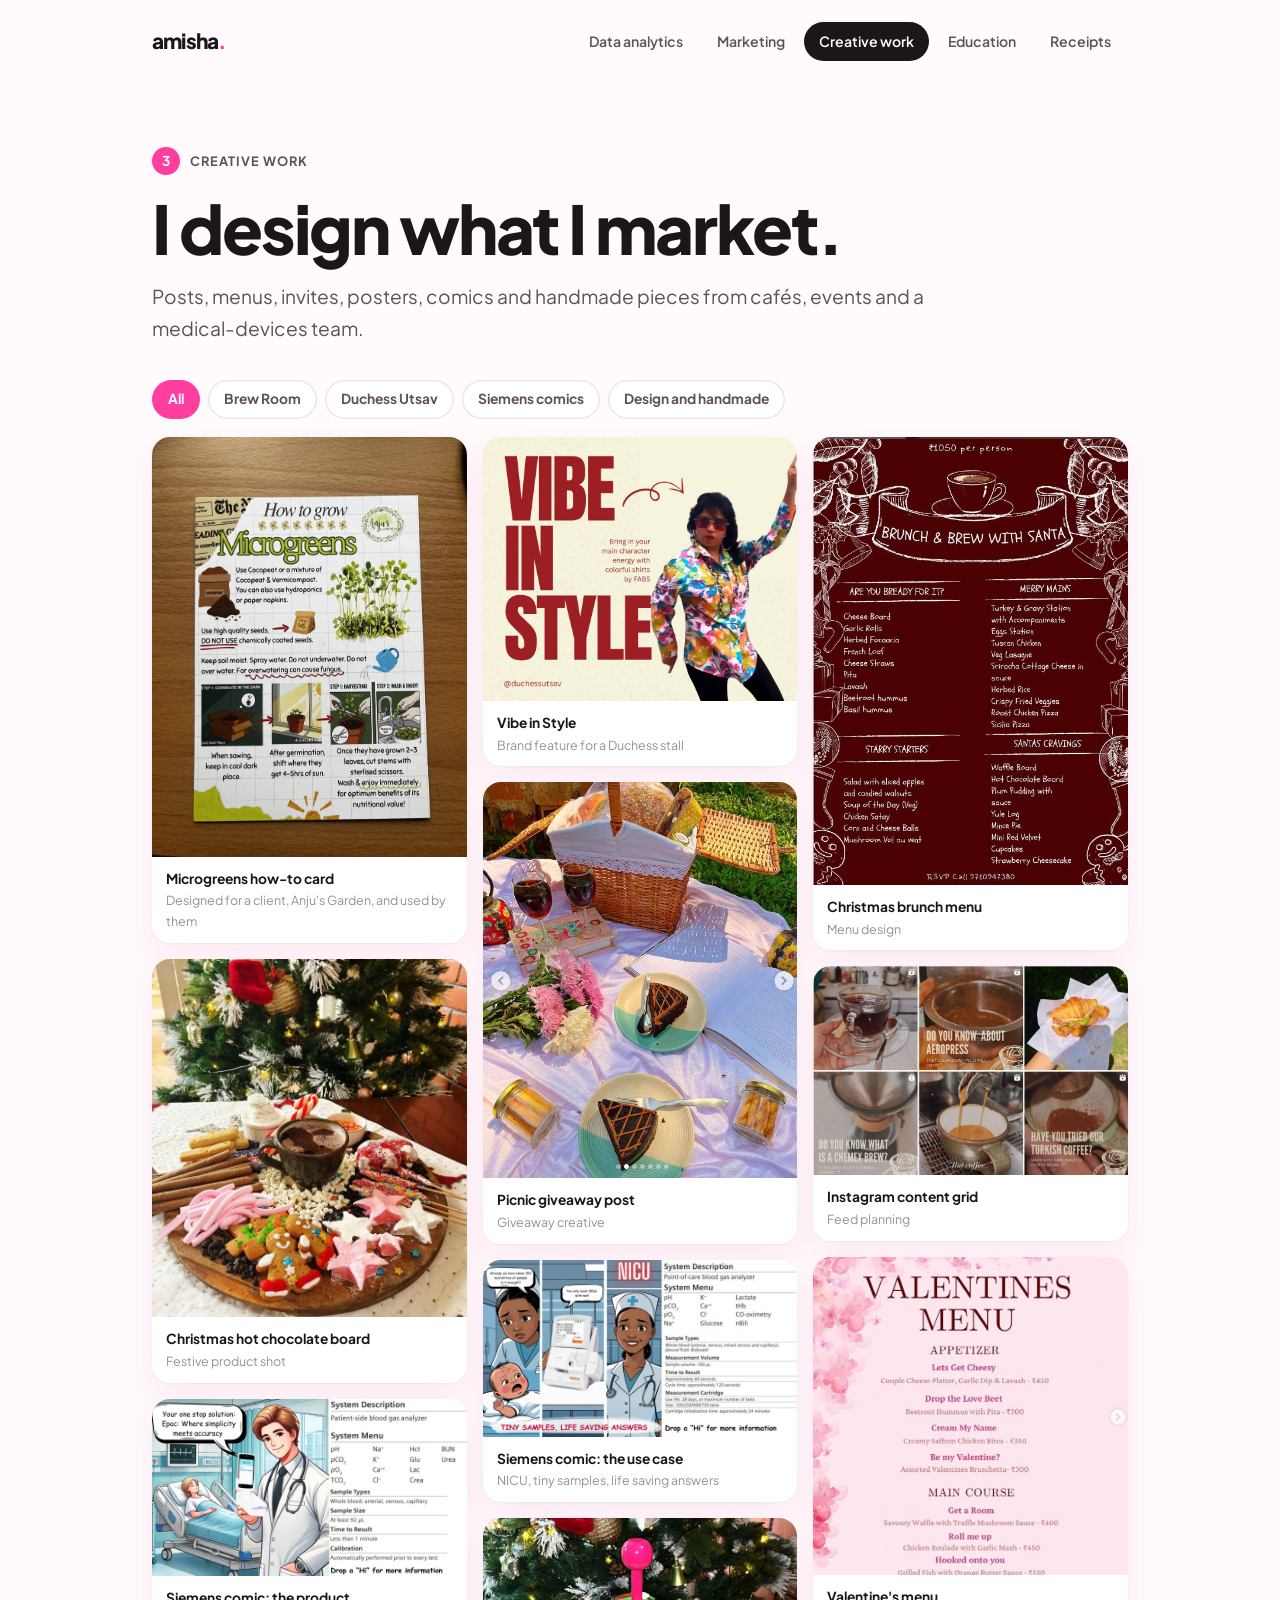
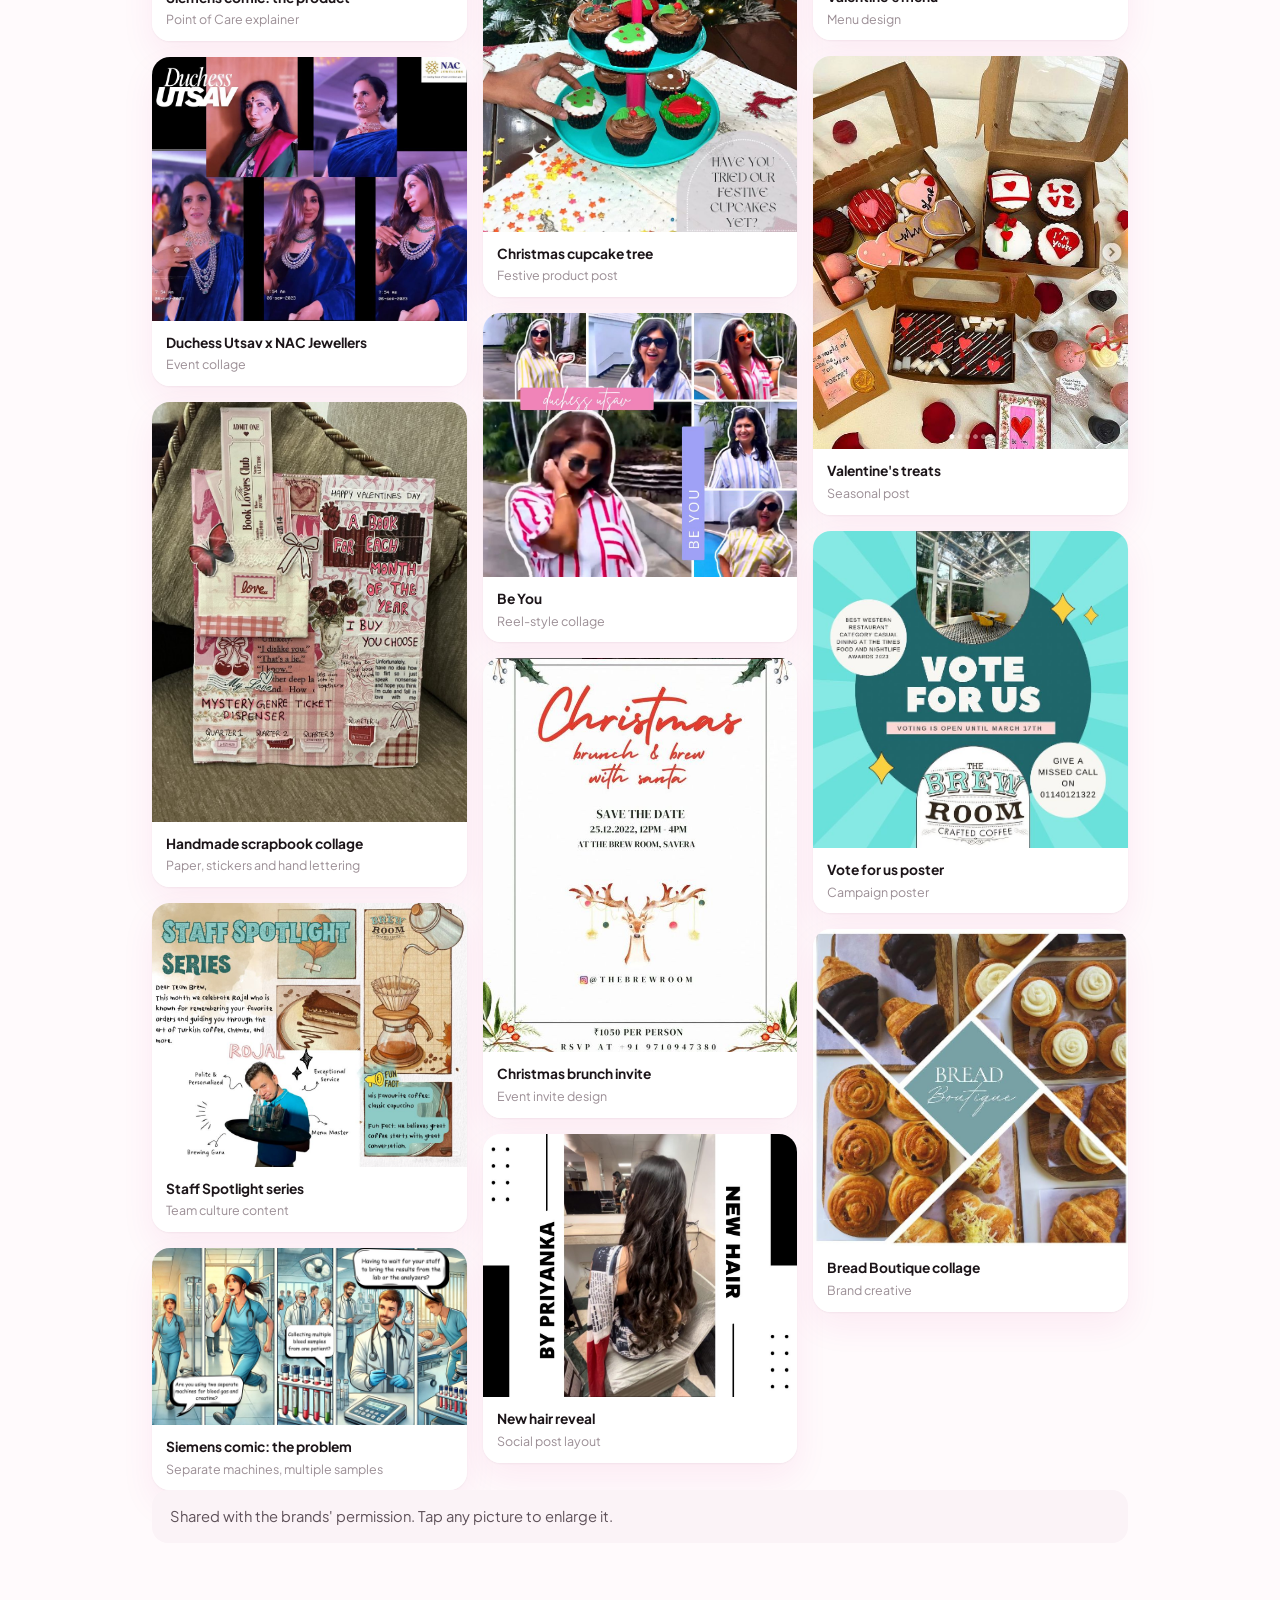
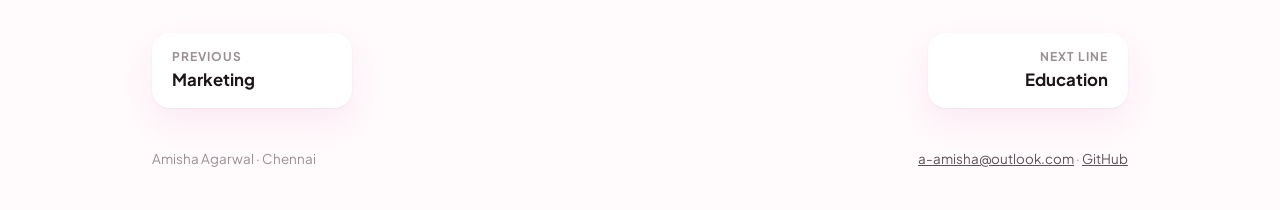
==== docs/creative.html @ 1a36a698 "Portfolio site: clean multi-page redesign with flip-phone landing Co-Authored-By: Claude Sonnet 5.5 " ====
<!doctype html>
<html lang="en"><head><meta charset="utf-8"><meta name="viewport" content="width=device-width,initial-scale=1">
<title>Creative work | Amisha Agarwal</title><meta name="description" content="Creative work by Amisha Agarwal: social posts, menus, comics, posters and scrapbook collages.">
<link rel="preconnect" href="https://fonts.googleapis.com"><link rel="preconnect" href="https://fonts.gstatic.com" crossorigin><link rel="stylesheet" href="https://fonts.googleapis.com/css2?family=Plus+Jakarta+Sans:wght@400;500;600;700;800&display=swap"><link rel="stylesheet" href="style.css"></head><body><div class="wrap"><header class="top"><a class="logo" href="index.html">amisha<span>.</span></a><nav class="pills" aria-label="Sections"><a href="data.html">Data analytics</a><a href="marketing.html">Marketing</a><a href="creative.html" aria-current="page">Creative work</a><a href="education.html">Education</a><a href="receipts.html">Receipts</a></nav></header><section class="pagehead"><p class="eyebrow"><b>3</b>Creative work</p><h1 class="big">I design what I market.</h1><p class="sub">Posts, menus, invites, posters, comics and handmade pieces from cafés, events and a medical-devices team.</p></section><div class="filters rv" id="filters"><button class="f" data-c="all" aria-pressed="true">All</button><button class="f" data-c="brew" aria-pressed="false">Brew Room</button><button class="f" data-c="duchess" aria-pressed="false">Duchess Utsav</button><button class="f" data-c="siemens" aria-pressed="false">Siemens comics</button><button class="f" data-c="design" aria-pressed="false">Design and handmade</button></div><div class="gal" id="gal"><figure class="shot" data-c="design"><img src="img/microgreens.jpg" alt="How to grow microgreens card for Anjus Garden" loading="lazy"><figcaption><b>Microgreens how-to card</b><span>Designed for a client, Anju's Garden, and used by them</span></figcaption></figure><figure class="shot" data-c="brew"><img src="img/hot-chocolate-board.jpg" alt="Christmas hot chocolate board" loading="lazy"><figcaption><b>Christmas hot chocolate board</b><span>Festive product shot</span></figcaption></figure><figure class="shot" data-c="siemens"><img src="img/comic-2-epoc.jpg" alt="Comic: Epoc blood gas analyzer" loading="lazy"><figcaption><b>Siemens comic: the product</b><span>Point of Care explainer</span></figcaption></figure><figure class="shot" data-c="duchess"><img src="img/duchess-nac.jpg" alt="Duchess Utsav collage with NAC Jewellers" loading="lazy"><figcaption><b>Duchess Utsav x NAC Jewellers</b><span>Event collage</span></figcaption></figure><figure class="shot" data-c="design"><img src="img/valentines-scrapbook.jpg" alt="Handmade Valentines scrapbook collage" loading="lazy"><figcaption><b>Handmade scrapbook collage</b><span>Paper, stickers and hand lettering</span></figcaption></figure><figure class="shot" data-c="brew"><img src="img/staff-spotlight.jpg" alt="Brew Room staff spotlight post" loading="lazy"><figcaption><b>Staff Spotlight series</b><span>Team culture content</span></figcaption></figure><figure class="shot" data-c="siemens"><img src="img/comic-1-problem.jpg" alt="Comic: the daily problems of separate blood gas tests" loading="lazy"><figcaption><b>Siemens comic: the problem</b><span>Separate machines, multiple samples</span></figcaption></figure><figure class="shot" data-c="duchess"><img src="img/duchess-vibe.jpg" alt="Duchess Utsav Vibe in Style post" loading="lazy"><figcaption><b>Vibe in Style</b><span>Brand feature for a Duchess stall</span></figcaption></figure><figure class="shot" data-c="brew"><img src="img/giveaway.jpg" alt="Picnic giveaway post" loading="lazy"><figcaption><b>Picnic giveaway post</b><span>Giveaway creative</span></figcaption></figure><figure class="shot" data-c="siemens"><img src="img/comic-3-nicu.jpg" alt="Comic: tiny samples in the NICU" loading="lazy"><figcaption><b>Siemens comic: the use case</b><span>NICU, tiny samples, life saving answers</span></figcaption></figure><figure class="shot" data-c="brew"><img src="img/cupcake-tree.jpg" alt="Christmas cupcake tree" loading="lazy"><figcaption><b>Christmas cupcake tree</b><span>Festive product post</span></figcaption></figure><figure class="shot" data-c="duchess"><img src="img/duchess-beyou.jpg" alt="Duchess Utsav Be You collage" loading="lazy"><figcaption><b>Be You</b><span>Reel-style collage</span></figcaption></figure><figure class="shot" data-c="brew"><img src="img/xmas-invite.jpg" alt="Christmas brunch invite" loading="lazy"><figcaption><b>Christmas brunch invite</b><span>Event invite design</span></figcaption></figure><figure class="shot" data-c="design"><img src="img/priyanka-hair.jpg" alt="New hair reveal social post" loading="lazy"><figcaption><b>New hair reveal</b><span>Social post layout</span></figcaption></figure><figure class="shot" data-c="brew"><img src="img/xmas-menu.jpg" alt="Christmas brunch menu" loading="lazy"><figcaption><b>Christmas brunch menu</b><span>Menu design</span></figcaption></figure><figure class="shot" data-c="brew"><img src="img/insta-grid.jpg" alt="Instagram content grid" loading="lazy"><figcaption><b>Instagram content grid</b><span>Feed planning</span></figcaption></figure><figure class="shot" data-c="brew"><img src="img/valentines-menu.jpg" alt="Valentines menu" loading="lazy"><figcaption><b>Valentine's menu</b><span>Menu design</span></figcaption></figure><figure class="shot" data-c="brew"><img src="img/valentines-treats.jpg" alt="Valentines treats" loading="lazy"><figcaption><b>Valentine's treats</b><span>Seasonal post</span></figcaption></figure><figure class="shot" data-c="brew"><img src="img/vote-poster.jpg" alt="Vote for us poster" loading="lazy"><figcaption><b>Vote for us poster</b><span>Campaign poster</span></figcaption></figure><figure class="shot" data-c="brew"><img src="img/bread-boutique.jpg" alt="Bread Boutique collage" loading="lazy"><figcaption><b>Bread Boutique collage</b><span>Brand creative</span></figcaption></figure></div><p class="note">Shared with the brands' permission. Tap any picture to enlarge it.</p><div class="pager"><a href="marketing.html"><small>Previous</small><b>Marketing</b></a><a class="next" href="education.html"><small>Next line</small><b>Education</b></a></div><footer class="foot"><span>Amisha Agarwal · Chennai</span><span><a href="mailto:a-amisha@outlook.com">a-amisha@outlook.com</a> · <a href="https://github.com/Amizingamy/Data-Analytics-Portfolio">GitHub</a></span></footer><div id="lb" role="dialog" aria-label="Image viewer"><img alt="" src="[data-uri]"><p></p></div><script src="site.js"></script></div></body></html>
---- docs/style.css ----
:root{--bg:#fffafc;--ink:#1c1519;--ink2:#5e5159;--muted:#9b8e95;--line:#f1e2ea;--pink:#ff3e9d;--pink2:#d81b7a;--blush:#ffe8f2;--lilac:#efe9ff;--sky:#e2f2ff;--card:#fff;--grey:#ecdbe3;--code:#fbf3f7;
--font:'Plus Jakarta Sans',system-ui,-apple-system,'Segoe UI',sans-serif;--r:22px;--sh:0 1px 2px rgba(60,20,40,.05),0 14px 34px rgba(216,27,122,.07);color-scheme:light}
*{box-sizing:border-box}
html{scroll-behavior:smooth}
body{margin:0;background:var(--bg);color:var(--ink);font:400 16px/1.65 var(--font);-webkit-font-smoothing:antialiased}
a{color:inherit}
img{max-width:100%}
h1,h2,h3{margin:0;letter-spacing:-.03em;line-height:1.1;text-wrap:balance}
p{margin:0}
.wrap{max-width:1040px;margin:0 auto;padding:0 clamp(16px,4vw,32px)}
/* header */
.top{display:flex;align-items:center;justify-content:space-between;gap:12px 20px;padding:20px 0;flex-wrap:wrap}
.logo{font-weight:800;font-size:1.3rem;text-decoration:none;letter-spacing:-.04em}.logo span{color:var(--pink)}
.pills{display:flex;gap:4px;overflow-x:auto;max-width:100%;padding:2px;scrollbar-width:none}
.pills::-webkit-scrollbar{display:none}
.pills a{white-space:nowrap;text-decoration:none;font-weight:600;font-size:.88rem;padding:8px 15px;border-radius:999px;color:var(--ink2);transition:background .2s,color .2s}
.pills a:hover{background:var(--blush);color:var(--pink2)}
.pills a[aria-current=page]{background:var(--ink);color:#fff}
/* page head */
.pagehead{padding:clamp(28px,6vw,64px) 0 clamp(20px,4vw,36px);display:flex;flex-direction:column;gap:16px}
.eyebrow{display:inline-flex;align-items:center;gap:10px;font-weight:700;font-size:.8rem;letter-spacing:.08em;text-transform:uppercase;color:var(--ink2)}
.eyebrow b{display:grid;place-items:center;width:28px;height:28px;border-radius:50%;background:var(--pink);color:#fff;font-size:.85rem;letter-spacing:0}
h1.big{font-size:clamp(2.3rem,6.4vw,4.2rem);font-weight:800;max-width:16ch}
.sub{font-size:clamp(1.02rem,2.2vw,1.2rem);color:var(--ink2);max-width:56ch}
h2{font-size:clamp(1.5rem,3.6vw,2.1rem);font-weight:800;margin:clamp(40px,7vw,72px) 0 8px}
h3{font-size:1.1rem;font-weight:700;letter-spacing:-.02em}
.lead{color:var(--ink2);max-width:60ch;margin-bottom:20px}
.sec{display:flex;flex-direction:column;gap:18px}
/* cards */
.card{background:var(--card);border-radius:var(--r);padding:clamp(18px,3vw,28px);box-shadow:var(--sh);min-width:0;display:flex;flex-direction:column;gap:12px}
.card .meta{color:var(--muted);font-size:.85rem}
.card ul{margin:0;padding-left:1.1em;color:var(--ink2);display:flex;flex-direction:column;gap:6px;font-size:.95rem}
.grid2{display:grid;grid-template-columns:repeat(auto-fit,minmax(min(100%,320px),1fr));gap:18px}
.chip{display:inline-block;background:var(--blush);color:var(--pink2);font-weight:700;font-size:.78rem;padding:4px 12px;border-radius:999px}
.chips{display:flex;flex-wrap:wrap;gap:8px}
.chips .chip:nth-child(3n){background:var(--lilac);color:#5b3fd0}.chips .chip:nth-child(3n+1){background:var(--sky);color:#16609e}
.note{background:var(--code);border-radius:16px;padding:14px 18px;color:var(--ink2);font-size:.92rem}.note b{color:var(--ink)}
.note a{color:var(--pink2);font-weight:600}
.row{display:flex;flex-wrap:wrap;gap:10px}
.btn{display:inline-flex;align-items:center;gap:8px;text-decoration:none;background:var(--ink);color:#fff;font-weight:700;font-size:.9rem;padding:11px 20px;border-radius:999px;border:0;cursor:pointer;font-family:inherit;transition:transform .2s,background .2s}
.btn:hover{background:var(--pink2);transform:translateY(-2px)}
.btn.ghost{background:#fff;color:var(--ink);box-shadow:inset 0 0 0 1.5px var(--ink)}.btn.ghost:hover{background:var(--blush);color:var(--pink2)}
:focus-visible{outline:3px solid var(--pink);outline-offset:3px;border-radius:8px}
/* stats */
.stats{display:grid;grid-template-columns:repeat(auto-fit,minmax(150px,1fr));gap:14px}
.stat{background:var(--card);border-radius:18px;padding:16px 18px;box-shadow:var(--sh)}
.stat b{display:block;font-size:clamp(1.5rem,3vw,2rem);font-weight:800;letter-spacing:-.03em;color:var(--pink2);line-height:1.1}.stat span{font-size:.85rem;color:var(--ink2)}
/* charts */
.chart p.t{font-weight:700}.chart p.s{color:var(--ink2);font-size:.9rem}
svg{width:100%;height:auto;display:block}svg text{fill:var(--ink2);font-family:var(--font);font-size:12px}svg .v{fill:var(--ink);font-weight:700}svg .ax{stroke:var(--line)}
/* tabs + code */
.tabs{display:flex;flex-wrap:wrap;gap:8px}
.tabs button{font:inherit;font-size:.88rem;font-weight:700;color:var(--ink2);background:#fff;border:0;border-radius:999px;padding:8px 16px;cursor:pointer;box-shadow:inset 0 0 0 1.5px var(--line)}
.tabs button[aria-selected=true]{background:var(--ink);color:#fff;box-shadow:none}
.q{display:flex;flex-direction:column;gap:14px}
pre{margin:0;background:var(--code);border-radius:16px;padding:16px 18px;overflow-x:auto;font-size:.82rem;line-height:1.6}
.tw{overflow-x:auto;border-radius:16px;background:#fff;box-shadow:inset 0 0 0 1.5px var(--line)}
table{border-collapse:collapse;width:100%;font-size:.9rem;font-variant-numeric:tabular-nums}
th,td{text-align:left;padding:10px 16px;border-bottom:1px solid var(--line);white-space:nowrap}th{color:var(--muted);font-size:.72rem;letter-spacing:.07em;text-transform:uppercase}tr:last-child td{border-bottom:0}
/* roles */
.role{display:grid;grid-template-columns:minmax(0,.8fr) minmax(0,1.6fr);gap:12px 32px;background:var(--card);border-radius:var(--r);padding:clamp(18px,3vw,30px);box-shadow:var(--sh);transition:transform .25s}
.role:hover{transform:translateY(-3px)}
@media(max-width:720px){.role{grid-template-columns:1fr}}
.role h3{font-size:1.3rem}.role .meta{color:var(--muted);font-size:.85rem;margin-top:4px}
.bigs{display:flex;flex-wrap:wrap;gap:8px 26px;margin-bottom:10px}.bigs div b{display:block;font-size:1.6rem;font-weight:800;color:var(--pink2);letter-spacing:-.03em;line-height:1.1}.bigs div span{font-size:.8rem;color:var(--ink2)}
.role ul{margin:0;padding-left:1.1em;color:var(--ink2);display:flex;flex-direction:column;gap:6px;font-size:.95rem}
.cols{display:flex;flex-direction:column;gap:16px}
/* galleries */
.gal{columns:3 230px;column-gap:16px}
.shot{break-inside:avoid;margin:0 0 16px;border-radius:18px;overflow:hidden;background:#fff;box-shadow:var(--sh)}
.shot img{display:block;width:100%;height:auto;cursor:zoom-in;transition:transform .35s}.shot:hover img{transform:scale(1.03)}
.shot{overflow:hidden}
.shot figcaption{padding:11px 14px;font-size:.86rem;display:flex;flex-direction:column;background:#fff;position:relative}.shot figcaption span{color:var(--muted);font-size:.78rem}
.shot[hidden]{display:none}
.filters{display:flex;flex-wrap:wrap;gap:8px;margin-bottom:18px}
.f{font:inherit;font-size:.86rem;font-weight:700;background:#fff;color:var(--ink2);border:0;border-radius:999px;padding:8px 16px;cursor:pointer;box-shadow:inset 0 0 0 1.5px var(--line)}.f[aria-pressed=true]{background:var(--pink);color:#fff;box-shadow:none}
.proof{margin:0;display:flex;flex-direction:column;gap:12px;background:#fff;border-radius:var(--r);padding:12px 12px 18px;box-shadow:var(--sh)}
.proof img{width:100%;height:auto;border-radius:14px;cursor:zoom-in;display:block}.proof p{padding:0 8px;font-size:.92rem;color:var(--ink2)}.proof p b{color:var(--ink)}
.proofs{columns:3 260px;column-gap:18px}.proofs .proof{break-inside:avoid;margin:0 0 18px}.proofs .wide{column-span:all}
.quote{font-size:1.05rem;color:var(--ink)}.quote+.meta{margin-top:-4px}
/* skills */
.skills{display:flex;flex-wrap:wrap;gap:8px;list-style:none;margin:0;padding:0}.skills li{background:#fff;box-shadow:inset 0 0 0 1.5px var(--line);border-radius:999px;padding:6px 14px;font-size:.88rem;font-weight:600;color:var(--ink2)}
.cert{display:flex;flex-direction:column;gap:2px;font-size:.93rem}.cert a{font-weight:600;color:var(--ink)}.cert a:hover{color:var(--pink2)}.cert span{color:var(--muted);font-size:.8rem}
/* pager */
.pager{display:flex;justify-content:space-between;gap:12px;flex-wrap:wrap;margin:clamp(48px,8vw,90px) 0 20px}
.pager a{display:flex;flex-direction:column;text-decoration:none;background:#fff;border-radius:18px;padding:14px 20px;box-shadow:var(--sh);min-width:200px;transition:transform .2s}.pager a:hover{transform:translateY(-3px)}
.pager small{color:var(--muted);font-size:.75rem;font-weight:700;letter-spacing:.08em;text-transform:uppercase}.pager b{font-size:1.05rem}
.pager a.next{text-align:right;margin-left:auto}
footer.foot{padding:20px 0 40px;color:var(--muted);font-size:.84rem;display:flex;justify-content:space-between;gap:10px;flex-wrap:wrap}footer.foot a{color:var(--ink2)}
/* lightbox */
#lb{position:fixed;inset:0;background:rgba(28,21,25,.9);display:none;align-items:center;justify-content:center;flex-direction:column;gap:12px;z-index:50;padding:18px;cursor:zoom-out}
#lb.open{display:flex}#lb img{max-width:100%;max-height:82vh;border-radius:12px;background:#fff}#lb p{color:#fff;font-size:.9rem;text-align:center}
/* reveal */
.js .rv{opacity:0;transform:translateY(16px);transition:opacity .6s ease,transform .6s ease}.js .rv.in{opacity:1;transform:none}
@media(prefers-reduced-motion:reduce){html{scroll-behavior:auto}.js .rv{opacity:1;transform:none;transition:none}*{animation:none!important}}
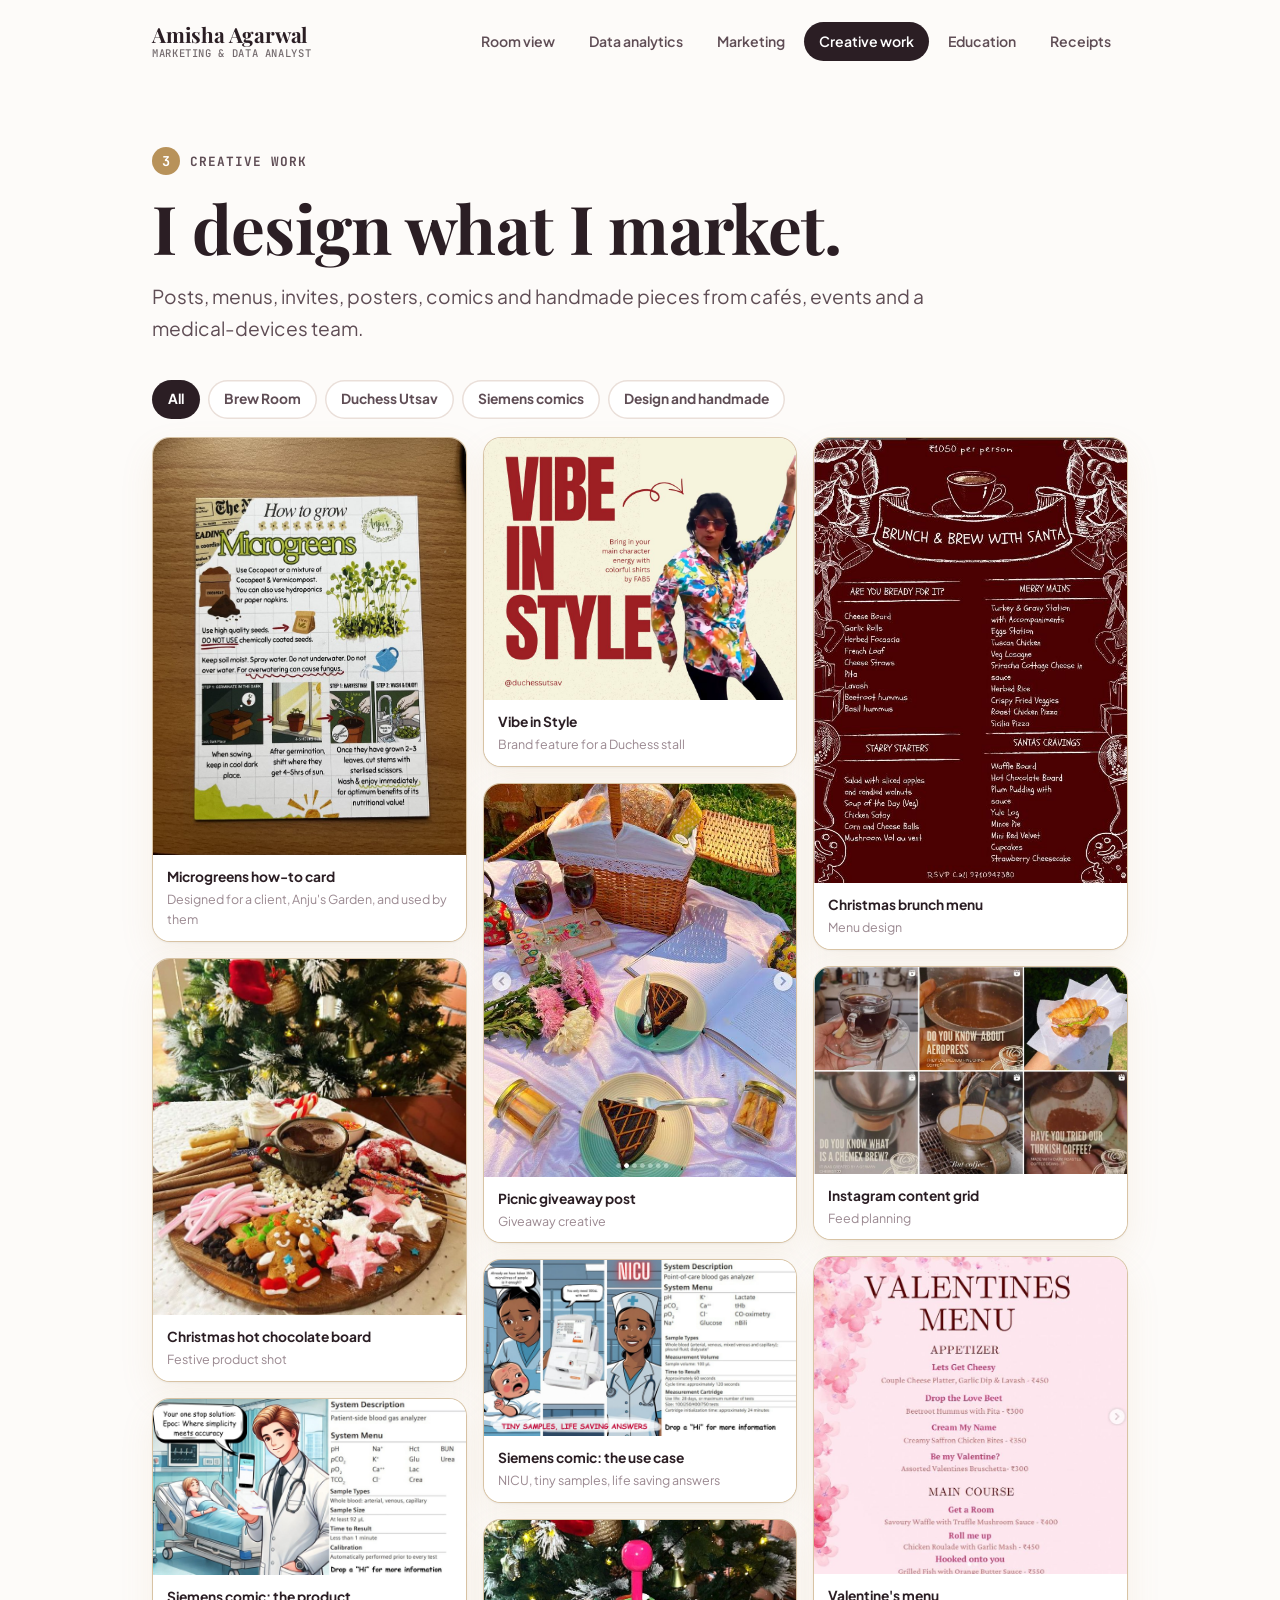
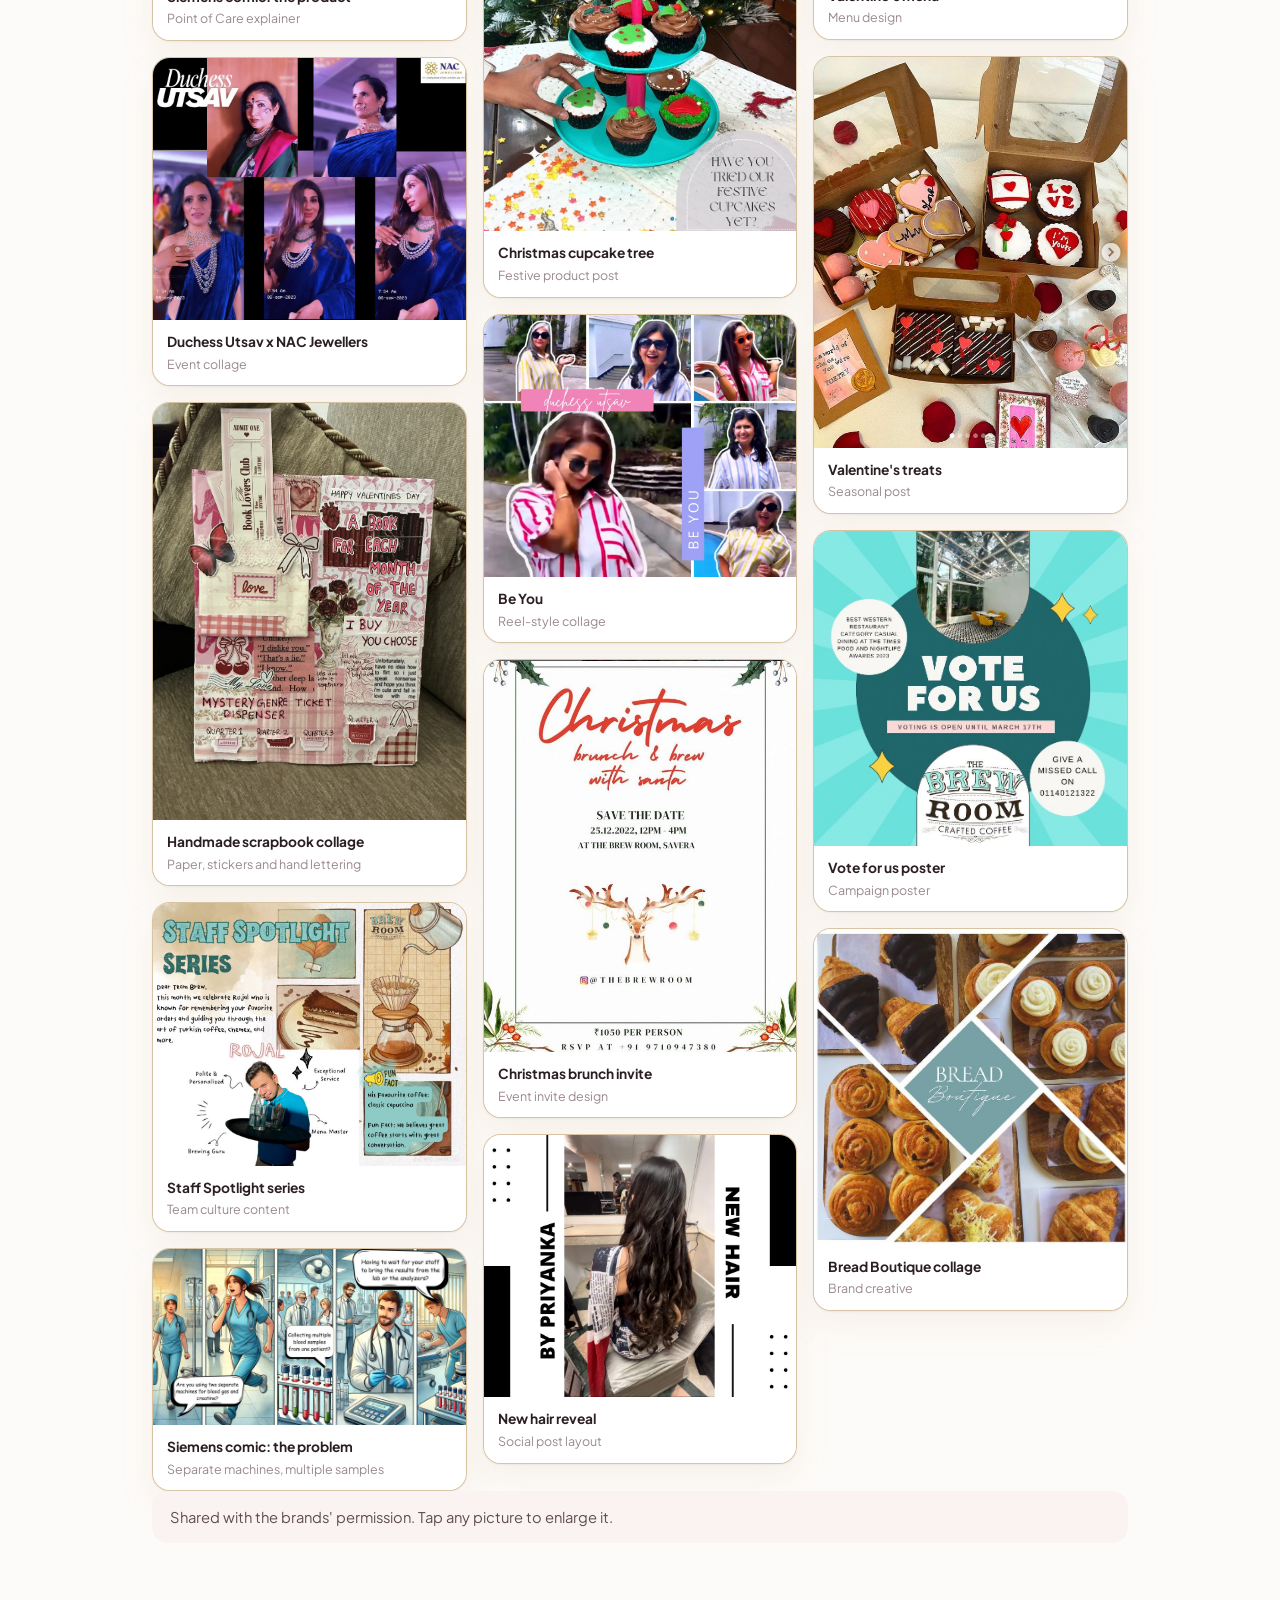
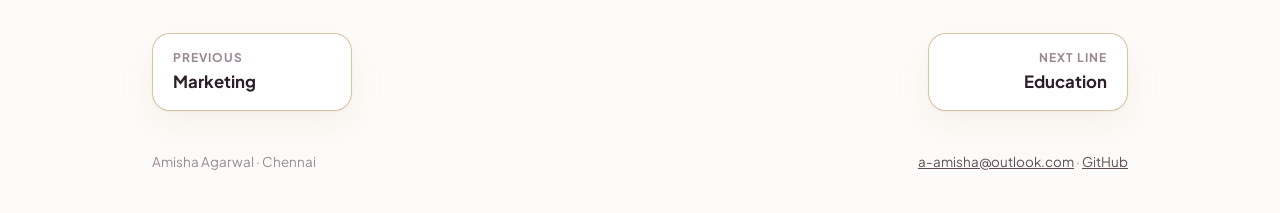
==== commit e9653eb1: "Victorian marketing studio room: interactive SVG landing, list view toggle, re-skinned pages Co-Auth" ====
--- a/docs/creative.html
+++ b/docs/creative.html
@@ -1,4 +1,4 @@
 <!doctype html>
 <html lang="en"><head><meta charset="utf-8"><meta name="viewport" content="width=device-width,initial-scale=1">
 <title>Creative work | Amisha Agarwal</title><meta name="description" content="Creative work by Amisha Agarwal: social posts, menus, comics, posters and scrapbook collages.">
-<link rel="preconnect" href="https://fonts.googleapis.com"><link rel="preconnect" href="https://fonts.gstatic.com" crossorigin><link rel="stylesheet" href="https://fonts.googleapis.com/css2?family=Plus+Jakarta+Sans:wght@400;500;600;700;800&display=swap"><link rel="stylesheet" href="style.css"></head><body><div class="wrap"><header class="top"><a class="logo" href="index.html">amisha<span>.</span></a><nav class="pills" aria-label="Sections"><a href="data.html">Data analytics</a><a href="marketing.html">Marketing</a><a href="creative.html" aria-current="page">Creative work</a><a href="education.html">Education</a><a href="receipts.html">Receipts</a></nav></header><section class="pagehead"><p class="eyebrow"><b>3</b>Creative work</p><h1 class="big">I design what I market.</h1><p class="sub">Posts, menus, invites, posters, comics and handmade pieces from cafés, events and a medical-devices team.</p></section><div class="filters rv" id="filters"><button class="f" data-c="all" aria-pressed="true">All</button><button class="f" data-c="brew" aria-pressed="false">Brew Room</button><button class="f" data-c="duchess" aria-pressed="false">Duchess Utsav</button><button class="f" data-c="siemens" aria-pressed="false">Siemens comics</button><button class="f" data-c="design" aria-pressed="false">Design and handmade</button></div><div class="gal" id="gal"><figure class="shot" data-c="design"><img src="img/microgreens.jpg" alt="How to grow microgreens card for Anjus Garden" loading="lazy"><figcaption><b>Microgreens how-to card</b><span>Designed for a client, Anju's Garden, and used by them</span></figcaption></figure><figure class="shot" data-c="brew"><img src="img/hot-chocolate-board.jpg" alt="Christmas hot chocolate board" loading="lazy"><figcaption><b>Christmas hot chocolate board</b><span>Festive product shot</span></figcaption></figure><figure class="shot" data-c="siemens"><img src="img/comic-2-epoc.jpg" alt="Comic: Epoc blood gas analyzer" loading="lazy"><figcaption><b>Siemens comic: the product</b><span>Point of Care explainer</span></figcaption></figure><figure class="shot" data-c="duchess"><img src="img/duchess-nac.jpg" alt="Duchess Utsav collage with NAC Jewellers" loading="lazy"><figcaption><b>Duchess Utsav x NAC Jewellers</b><span>Event collage</span></figcaption></figure><figure class="shot" data-c="design"><img src="img/valentines-scrapbook.jpg" alt="Handmade Valentines scrapbook collage" loading="lazy"><figcaption><b>Handmade scrapbook collage</b><span>Paper, stickers and hand lettering</span></figcaption></figure><figure class="shot" data-c="brew"><img src="img/staff-spotlight.jpg" alt="Brew Room staff spotlight post" loading="lazy"><figcaption><b>Staff Spotlight series</b><span>Team culture content</span></figcaption></figure><figure class="shot" data-c="siemens"><img src="img/comic-1-problem.jpg" alt="Comic: the daily problems of separate blood gas tests" loading="lazy"><figcaption><b>Siemens comic: the problem</b><span>Separate machines, multiple samples</span></figcaption></figure><figure class="shot" data-c="duchess"><img src="img/duchess-vibe.jpg" alt="Duchess Utsav Vibe in Style post" loading="lazy"><figcaption><b>Vibe in Style</b><span>Brand feature for a Duchess stall</span></figcaption></figure><figure class="shot" data-c="brew"><img src="img/giveaway.jpg" alt="Picnic giveaway post" loading="lazy"><figcaption><b>Picnic giveaway post</b><span>Giveaway creative</span></figcaption></figure><figure class="shot" data-c="siemens"><img src="img/comic-3-nicu.jpg" alt="Comic: tiny samples in the NICU" loading="lazy"><figcaption><b>Siemens comic: the use case</b><span>NICU, tiny samples, life saving answers</span></figcaption></figure><figure class="shot" data-c="brew"><img src="img/cupcake-tree.jpg" alt="Christmas cupcake tree" loading="lazy"><figcaption><b>Christmas cupcake tree</b><span>Festive product post</span></figcaption></figure><figure class="shot" data-c="duchess"><img src="img/duchess-beyou.jpg" alt="Duchess Utsav Be You collage" loading="lazy"><figcaption><b>Be You</b><span>Reel-style collage</span></figcaption></figure><figure class="shot" data-c="brew"><img src="img/xmas-invite.jpg" alt="Christmas brunch invite" loading="lazy"><figcaption><b>Christmas brunch invite</b><span>Event invite design</span></figcaption></figure><figure class="shot" data-c="design"><img src="img/priyanka-hair.jpg" alt="New hair reveal social post" loading="lazy"><figcaption><b>New hair reveal</b><span>Social post layout</span></figcaption></figure><figure class="shot" data-c="brew"><img src="img/xmas-menu.jpg" alt="Christmas brunch menu" loading="lazy"><figcaption><b>Christmas brunch menu</b><span>Menu design</span></figcaption></figure><figure class="shot" data-c="brew"><img src="img/insta-grid.jpg" alt="Instagram content grid" loading="lazy"><figcaption><b>Instagram content grid</b><span>Feed planning</span></figcaption></figure><figure class="shot" data-c="brew"><img src="img/valentines-menu.jpg" alt="Valentines menu" loading="lazy"><figcaption><b>Valentine's menu</b><span>Menu design</span></figcaption></figure><figure class="shot" data-c="brew"><img src="img/valentines-treats.jpg" alt="Valentines treats" loading="lazy"><figcaption><b>Valentine's treats</b><span>Seasonal post</span></figcaption></figure><figure class="shot" data-c="brew"><img src="img/vote-poster.jpg" alt="Vote for us poster" loading="lazy"><figcaption><b>Vote for us poster</b><span>Campaign poster</span></figcaption></figure><figure class="shot" data-c="brew"><img src="img/bread-boutique.jpg" alt="Bread Boutique collage" loading="lazy"><figcaption><b>Bread Boutique collage</b><span>Brand creative</span></figcaption></figure></div><p class="note">Shared with the brands' permission. Tap any picture to enlarge it.</p><div class="pager"><a href="marketing.html"><small>Previous</small><b>Marketing</b></a><a class="next" href="education.html"><small>Next line</small><b>Education</b></a></div><footer class="foot"><span>Amisha Agarwal · Chennai</span><span><a href="mailto:a-amisha@outlook.com">a-amisha@outlook.com</a> · <a href="https://github.com/Amizingamy/Data-Analytics-Portfolio">GitHub</a></span></footer><div id="lb" role="dialog" aria-label="Image viewer"><img alt="" src="[data-uri]"><p></p></div><script src="site.js"></script></div></body></html>+<link rel="preconnect" href="https://fonts.googleapis.com"><link rel="preconnect" href="https://fonts.gstatic.com" crossorigin><link rel="stylesheet" href="https://fonts.googleapis.com/css2?family=Playfair+Display:ital,wght@0,500;0,700;1,500&family=Plus+Jakarta+Sans:wght@400;500;600;700;800&family=JetBrains+Mono:wght@500;700&display=swap"><link rel="stylesheet" href="style.css"></head><body><div class="wrap"><header class="top"><a class="logo" href="index.html">Amisha Agarwal<span>Marketing &amp; Data Analyst</span></a><nav class="pills" aria-label="Sections"><a href="index.html">Room view</a><a href="data.html">Data analytics</a><a href="marketing.html">Marketing</a><a href="creative.html" aria-current="page">Creative work</a><a href="education.html">Education</a><a href="receipts.html">Receipts</a></nav></header><section class="pagehead"><p class="eyebrow"><b>3</b>Creative work</p><h1 class="big">I design what I market.</h1><p class="sub">Posts, menus, invites, posters, comics and handmade pieces from cafés, events and a medical-devices team.</p></section><div class="filters rv" id="filters"><button class="f" data-c="all" aria-pressed="true">All</button><button class="f" data-c="brew" aria-pressed="false">Brew Room</button><button class="f" data-c="duchess" aria-pressed="false">Duchess Utsav</button><button class="f" data-c="siemens" aria-pressed="false">Siemens comics</button><button class="f" data-c="design" aria-pressed="false">Design and handmade</button></div><div class="gal" id="gal"><figure class="shot" data-c="design"><img src="img/microgreens.jpg" alt="How to grow microgreens card for Anjus Garden" loading="lazy"><figcaption><b>Microgreens how-to card</b><span>Designed for a client, Anju's Garden, and used by them</span></figcaption></figure><figure class="shot" data-c="brew"><img src="img/hot-chocolate-board.jpg" alt="Christmas hot chocolate board" loading="lazy"><figcaption><b>Christmas hot chocolate board</b><span>Festive product shot</span></figcaption></figure><figure class="shot" data-c="siemens"><img src="img/comic-2-epoc.jpg" alt="Comic: Epoc blood gas analyzer" loading="lazy"><figcaption><b>Siemens comic: the product</b><span>Point of Care explainer</span></figcaption></figure><figure class="shot" data-c="duchess"><img src="img/duchess-nac.jpg" alt="Duchess Utsav collage with NAC Jewellers" loading="lazy"><figcaption><b>Duchess Utsav x NAC Jewellers</b><span>Event collage</span></figcaption></figure><figure class="shot" data-c="design"><img src="img/valentines-scrapbook.jpg" alt="Handmade Valentines scrapbook collage" loading="lazy"><figcaption><b>Handmade scrapbook collage</b><span>Paper, stickers and hand lettering</span></figcaption></figure><figure class="shot" data-c="brew"><img src="img/staff-spotlight.jpg" alt="Brew Room staff spotlight post" loading="lazy"><figcaption><b>Staff Spotlight series</b><span>Team culture content</span></figcaption></figure><figure class="shot" data-c="siemens"><img src="img/comic-1-problem.jpg" alt="Comic: the daily problems of separate blood gas tests" loading="lazy"><figcaption><b>Siemens comic: the problem</b><span>Separate machines, multiple samples</span></figcaption></figure><figure class="shot" data-c="duchess"><img src="img/duchess-vibe.jpg" alt="Duchess Utsav Vibe in Style post" loading="lazy"><figcaption><b>Vibe in Style</b><span>Brand feature for a Duchess stall</span></figcaption></figure><figure class="shot" data-c="brew"><img src="img/giveaway.jpg" alt="Picnic giveaway post" loading="lazy"><figcaption><b>Picnic giveaway post</b><span>Giveaway creative</span></figcaption></figure><figure class="shot" data-c="siemens"><img src="img/comic-3-nicu.jpg" alt="Comic: tiny samples in the NICU" loading="lazy"><figcaption><b>Siemens comic: the use case</b><span>NICU, tiny samples, life saving answers</span></figcaption></figure><figure class="shot" data-c="brew"><img src="img/cupcake-tree.jpg" alt="Christmas cupcake tree" loading="lazy"><figcaption><b>Christmas cupcake tree</b><span>Festive product post</span></figcaption></figure><figure class="shot" data-c="duchess"><img src="img/duchess-beyou.jpg" alt="Duchess Utsav Be You collage" loading="lazy"><figcaption><b>Be You</b><span>Reel-style collage</span></figcaption></figure><figure class="shot" data-c="brew"><img src="img/xmas-invite.jpg" alt="Christmas brunch invite" loading="lazy"><figcaption><b>Christmas brunch invite</b><span>Event invite design</span></figcaption></figure><figure class="shot" data-c="design"><img src="img/priyanka-hair.jpg" alt="New hair reveal social post" loading="lazy"><figcaption><b>New hair reveal</b><span>Social post layout</span></figcaption></figure><figure class="shot" data-c="brew"><img src="img/xmas-menu.jpg" alt="Christmas brunch menu" loading="lazy"><figcaption><b>Christmas brunch menu</b><span>Menu design</span></figcaption></figure><figure class="shot" data-c="brew"><img src="img/insta-grid.jpg" alt="Instagram content grid" loading="lazy"><figcaption><b>Instagram content grid</b><span>Feed planning</span></figcaption></figure><figure class="shot" data-c="brew"><img src="img/valentines-menu.jpg" alt="Valentines menu" loading="lazy"><figcaption><b>Valentine's menu</b><span>Menu design</span></figcaption></figure><figure class="shot" data-c="brew"><img src="img/valentines-treats.jpg" alt="Valentines treats" loading="lazy"><figcaption><b>Valentine's treats</b><span>Seasonal post</span></figcaption></figure><figure class="shot" data-c="brew"><img src="img/vote-poster.jpg" alt="Vote for us poster" loading="lazy"><figcaption><b>Vote for us poster</b><span>Campaign poster</span></figcaption></figure><figure class="shot" data-c="brew"><img src="img/bread-boutique.jpg" alt="Bread Boutique collage" loading="lazy"><figcaption><b>Bread Boutique collage</b><span>Brand creative</span></figcaption></figure></div><p class="note">Shared with the brands' permission. Tap any picture to enlarge it.</p><div class="pager"><a href="marketing.html"><small>Previous</small><b>Marketing</b></a><a class="next" href="education.html"><small>Next line</small><b>Education</b></a></div><footer class="foot"><span>Amisha Agarwal · Chennai</span><span><a href="mailto:a-amisha@outlook.com">a-amisha@outlook.com</a> · <a href="https://github.com/Amizingamy/Data-Analytics-Portfolio">GitHub</a></span></footer><div id="lb" role="dialog" aria-label="Image viewer"><img alt="" src="[data-uri]"><p></p></div><script src="site.js"></script></div></body></html>
--- a/docs/style.css
+++ b/docs/style.css
@@ -1,5 +1,4 @@
-:root{--bg:#fffafc;--ink:#1c1519;--ink2:#5e5159;--muted:#9b8e95;--line:#f1e2ea;--pink:#ff3e9d;--pink2:#d81b7a;--blush:#ffe8f2;--lilac:#efe9ff;--sky:#e2f2ff;--card:#fff;--grey:#ecdbe3;--code:#fbf3f7;
---font:'Plus Jakarta Sans',system-ui,-apple-system,'Segoe UI',sans-serif;--r:22px;--sh:0 1px 2px rgba(60,20,40,.05),0 14px 34px rgba(216,27,122,.07);color-scheme:light}
+:root{--bg:#FDFBF9;--ink:#2B1E24;--ink2:#5f4d55;--muted:#9a8890;--line:#eadfd9;--pink:#D88C9A;--pink2:#9e4d60;--blush:#F7E6EA;--lilac:#F3E9D8;--sky:#EFE3E6;--card:#fff;--grey:#EBDADD;--code:#FBF3F1;--brass:#B8925A;--font:'Plus Jakarta Sans',system-ui,-apple-system,'Segoe UI',sans-serif;--serif:'Playfair Display',Georgia,serif;--mono:'JetBrains Mono',ui-monospace,Menlo,monospace;--r:22px;--sh:0 1px 2px rgba(43,30,36,.05),0 14px 34px rgba(184,146,90,.10);color-scheme:light}
 *{box-sizing:border-box}
 html{scroll-behavior:smooth}
 body{margin:0;background:var(--bg);color:var(--ink);font:400 16px/1.65 var(--font);-webkit-font-smoothing:antialiased}
@@ -93,3 +92,22 @@
 /* reveal */
 .js .rv{opacity:0;transform:translateY(16px);transition:opacity .6s ease,transform .6s ease}.js .rv.in{opacity:1;transform:none}
 @media(prefers-reduced-motion:reduce){html{scroll-behavior:auto}.js .rv{opacity:1;transform:none;transition:none}*{animation:none!important}}
+
+/* Victorian skin */
+h1,h2,h3,.logo{font-family:var(--serif);font-weight:700;letter-spacing:-.01em}
+h1.big{font-weight:700;max-width:18ch}
+.logo{font-size:1.3rem;display:flex;flex-direction:column;line-height:1.1;text-decoration:none}.logo span{color:var(--ink);font:500 .66rem/1.4 var(--mono);letter-spacing:.06em;text-transform:uppercase;opacity:.65}
+.card,.role,.stat,.proof,.pager a,.tw{border:1.5px solid rgba(184,146,90,.55)}
+.shot{border:1.5px solid rgba(184,146,90,.55)}
+.stat b,.bigs div b{font-family:var(--mono);font-weight:700;letter-spacing:-.04em}
+.chips .chip,.chip{background:var(--blush);color:var(--pink2);font-family:var(--mono);font-weight:700;letter-spacing:0}
+.chips .chip:nth-child(3n){background:var(--lilac);color:#7a5a2c}.chips .chip:nth-child(3n+1){background:var(--sky);color:#7b4455}
+.eyebrow{font-family:var(--mono);font-weight:700}.eyebrow b{background:var(--brass);font-family:var(--mono)}
+.btn{background:var(--ink)}.btn:hover{background:var(--pink2)}
+.btn.ghost{box-shadow:inset 0 0 0 1.5px var(--brass)}
+.pills a[aria-current=page]{background:var(--ink)}
+.pills a:hover{background:var(--blush);color:var(--pink2)}
+.f[aria-pressed=true],.tabs button[aria-selected=true]{background:var(--ink);color:#fff}
+th{font-family:var(--mono)}pre,code{font-family:var(--mono)}
+.skills li{box-shadow:inset 0 0 0 1.5px rgba(184,146,90,.55);font-family:var(--mono);font-size:.8rem}
+svg .v{fill:var(--ink)}
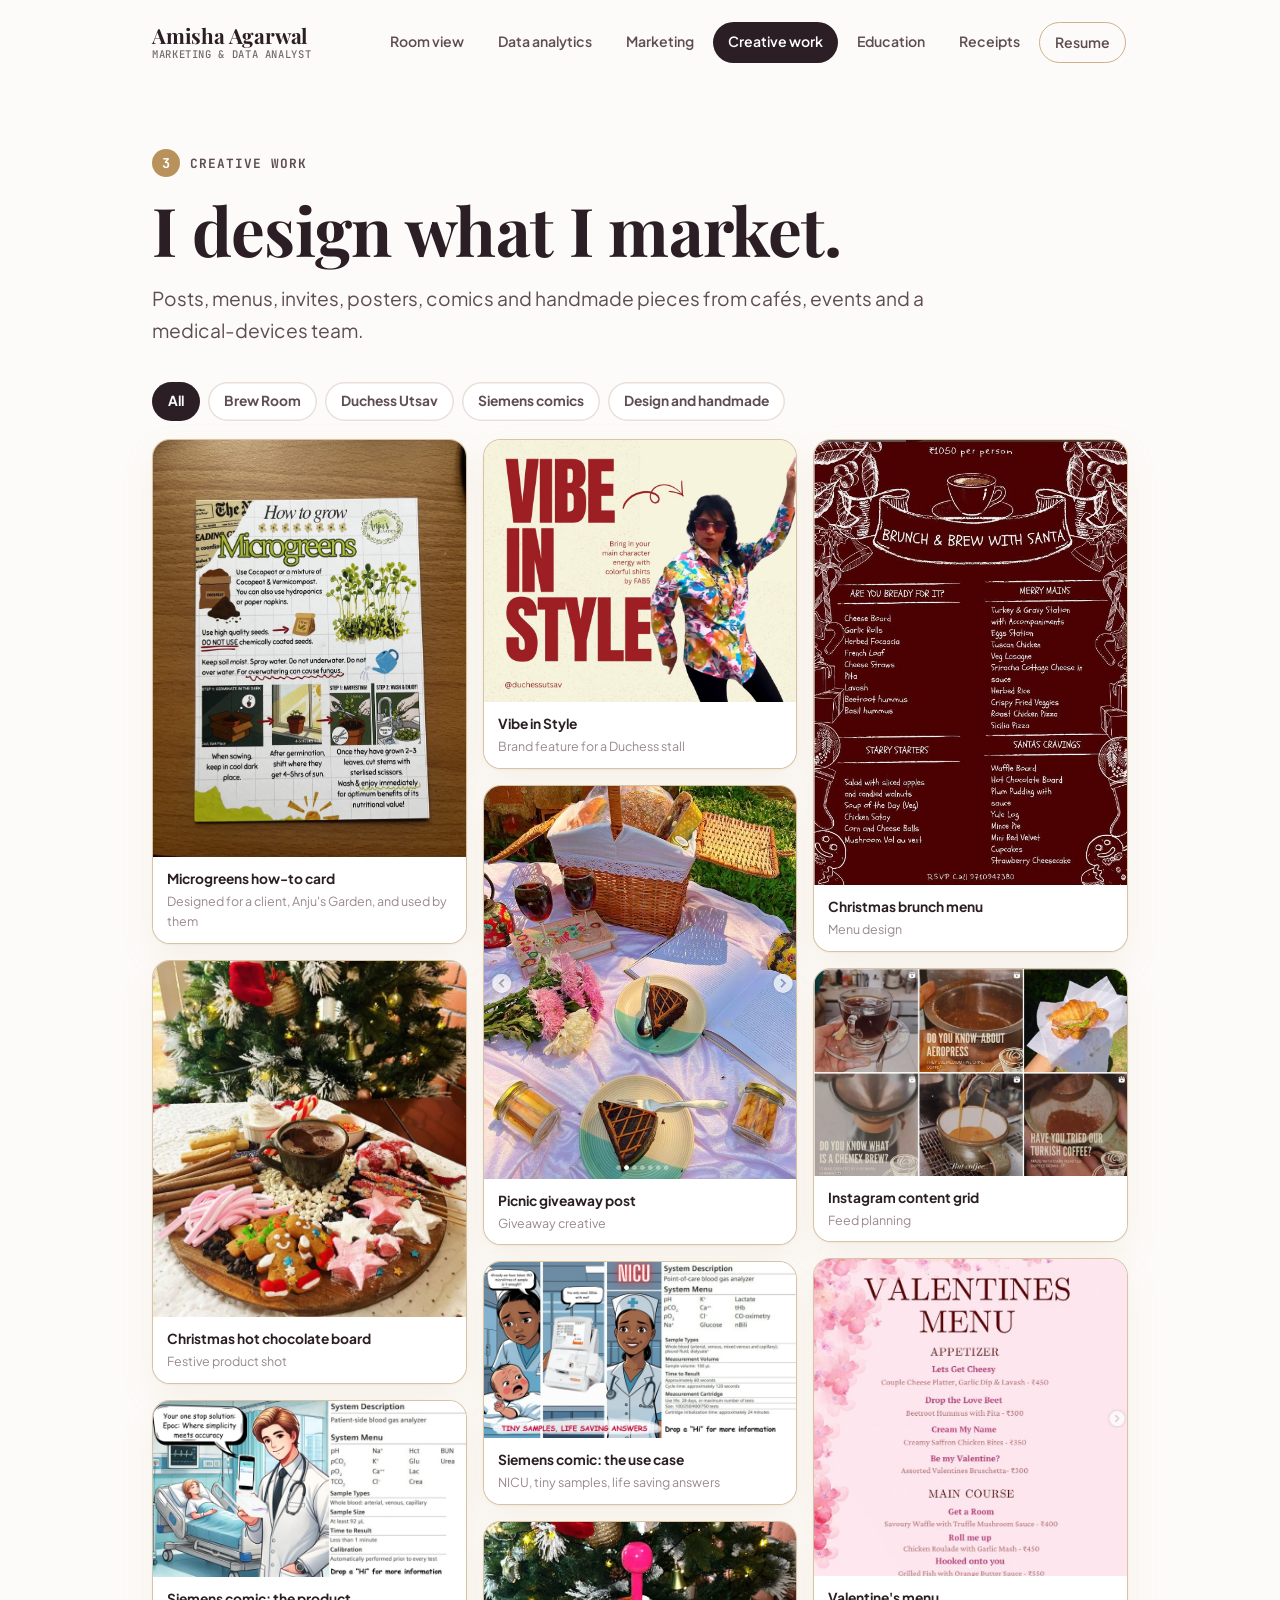
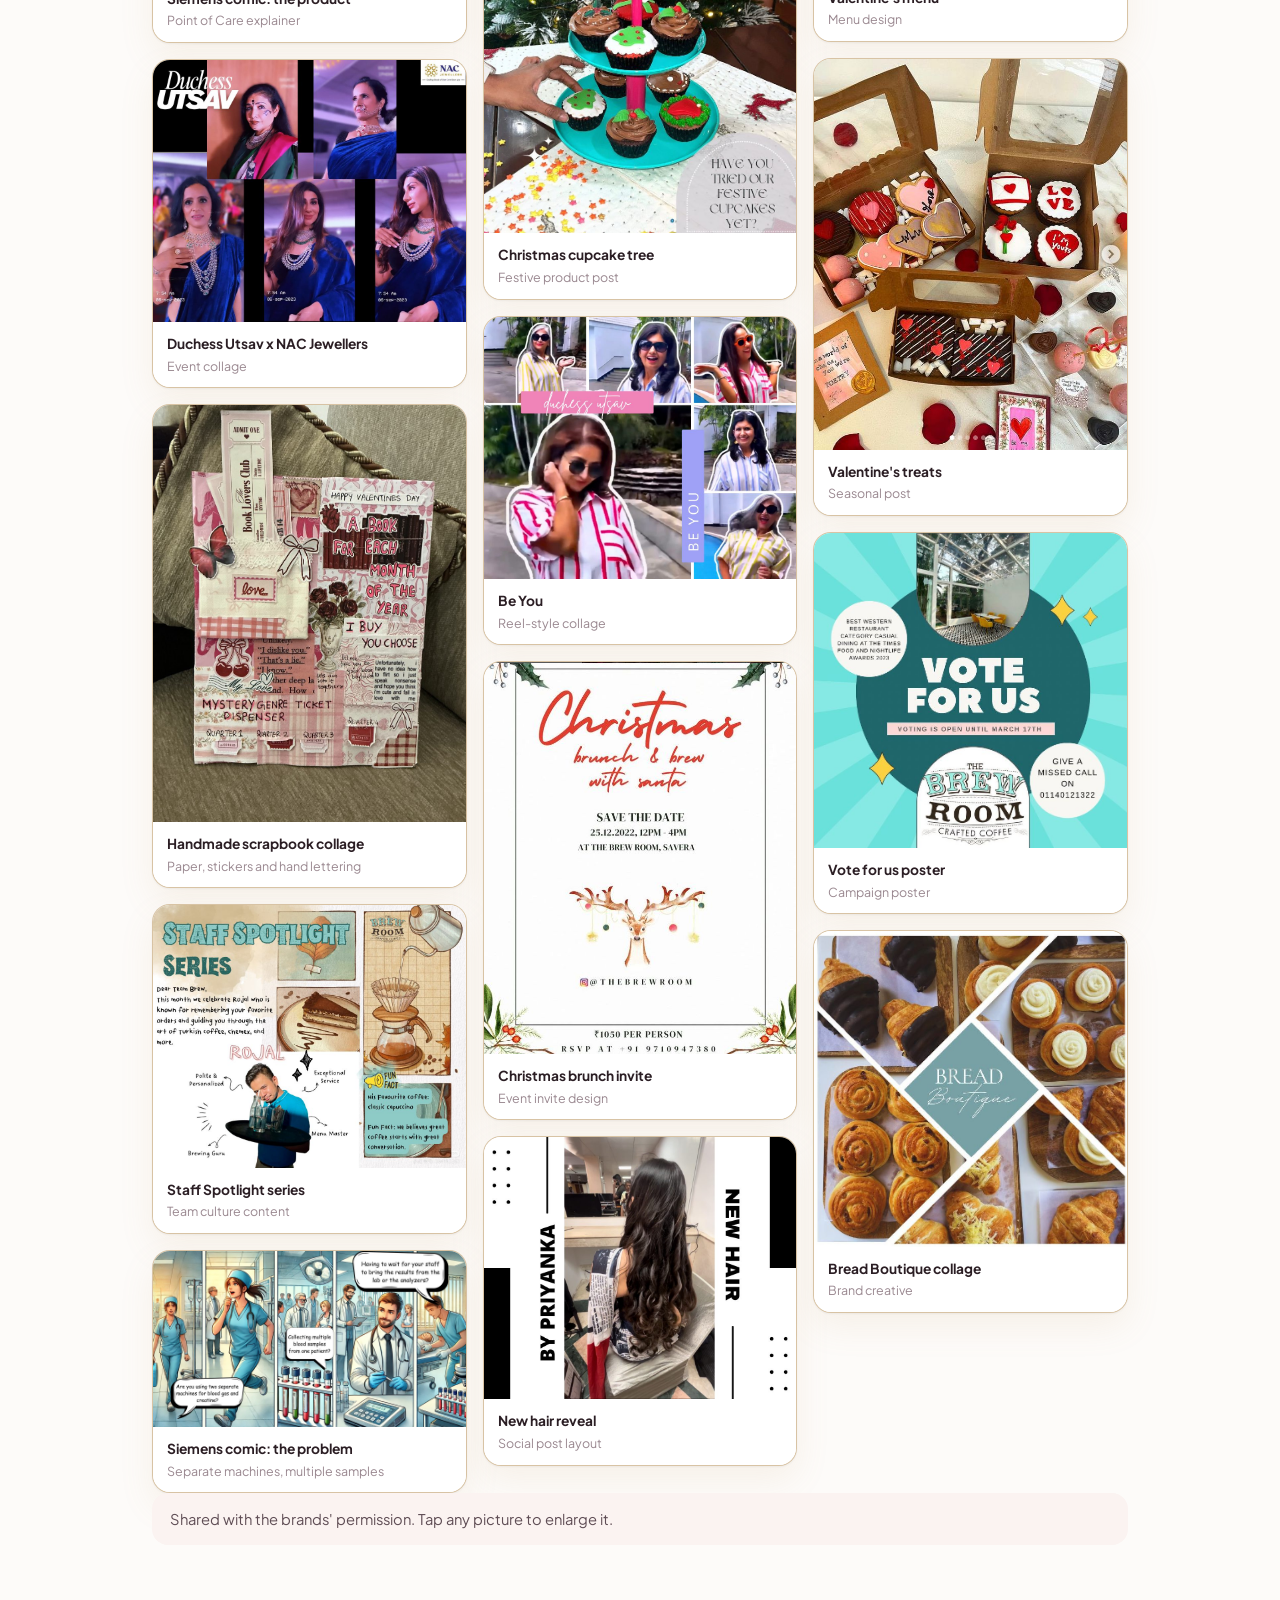
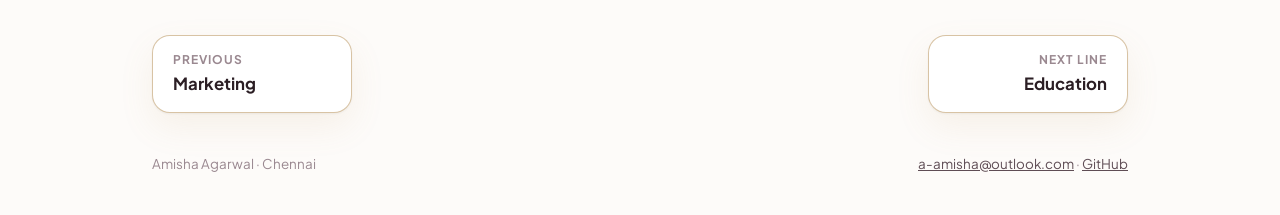
==== commit 73fdc98a: "Outcome-first case study, resume download, embedded Tableau, folded extra projects, clearer intro Co" ====
--- a/docs/creative.html
+++ b/docs/creative.html
@@ -1,4 +1,4 @@
 <!doctype html>
 <html lang="en"><head><meta charset="utf-8"><meta name="viewport" content="width=device-width,initial-scale=1">
 <title>Creative work | Amisha Agarwal</title><meta name="description" content="Creative work by Amisha Agarwal: social posts, menus, comics, posters and scrapbook collages.">
-<link rel="preconnect" href="https://fonts.googleapis.com"><link rel="preconnect" href="https://fonts.gstatic.com" crossorigin><link rel="stylesheet" href="https://fonts.googleapis.com/css2?family=Playfair+Display:ital,wght@0,500;0,700;1,500&family=Plus+Jakarta+Sans:wght@400;500;600;700;800&family=JetBrains+Mono:wght@500;700&display=swap"><link rel="stylesheet" href="style.css"></head><body><div class="wrap"><header class="top"><a class="logo" href="index.html">Amisha Agarwal<span>Marketing &amp; Data Analyst</span></a><nav class="pills" aria-label="Sections"><a href="index.html">Room view</a><a href="data.html">Data analytics</a><a href="marketing.html">Marketing</a><a href="creative.html" aria-current="page">Creative work</a><a href="education.html">Education</a><a href="receipts.html">Receipts</a></nav></header><section class="pagehead"><p class="eyebrow"><b>3</b>Creative work</p><h1 class="big">I design what I market.</h1><p class="sub">Posts, menus, invites, posters, comics and handmade pieces from cafés, events and a medical-devices team.</p></section><div class="filters rv" id="filters"><button class="f" data-c="all" aria-pressed="true">All</button><button class="f" data-c="brew" aria-pressed="false">Brew Room</button><button class="f" data-c="duchess" aria-pressed="false">Duchess Utsav</button><button class="f" data-c="siemens" aria-pressed="false">Siemens comics</button><button class="f" data-c="design" aria-pressed="false">Design and handmade</button></div><div class="gal" id="gal"><figure class="shot" data-c="design"><img src="img/microgreens.jpg" alt="How to grow microgreens card for Anjus Garden" loading="lazy"><figcaption><b>Microgreens how-to card</b><span>Designed for a client, Anju's Garden, and used by them</span></figcaption></figure><figure class="shot" data-c="brew"><img src="img/hot-chocolate-board.jpg" alt="Christmas hot chocolate board" loading="lazy"><figcaption><b>Christmas hot chocolate board</b><span>Festive product shot</span></figcaption></figure><figure class="shot" data-c="siemens"><img src="img/comic-2-epoc.jpg" alt="Comic: Epoc blood gas analyzer" loading="lazy"><figcaption><b>Siemens comic: the product</b><span>Point of Care explainer</span></figcaption></figure><figure class="shot" data-c="duchess"><img src="img/duchess-nac.jpg" alt="Duchess Utsav collage with NAC Jewellers" loading="lazy"><figcaption><b>Duchess Utsav x NAC Jewellers</b><span>Event collage</span></figcaption></figure><figure class="shot" data-c="design"><img src="img/valentines-scrapbook.jpg" alt="Handmade Valentines scrapbook collage" loading="lazy"><figcaption><b>Handmade scrapbook collage</b><span>Paper, stickers and hand lettering</span></figcaption></figure><figure class="shot" data-c="brew"><img src="img/staff-spotlight.jpg" alt="Brew Room staff spotlight post" loading="lazy"><figcaption><b>Staff Spotlight series</b><span>Team culture content</span></figcaption></figure><figure class="shot" data-c="siemens"><img src="img/comic-1-problem.jpg" alt="Comic: the daily problems of separate blood gas tests" loading="lazy"><figcaption><b>Siemens comic: the problem</b><span>Separate machines, multiple samples</span></figcaption></figure><figure class="shot" data-c="duchess"><img src="img/duchess-vibe.jpg" alt="Duchess Utsav Vibe in Style post" loading="lazy"><figcaption><b>Vibe in Style</b><span>Brand feature for a Duchess stall</span></figcaption></figure><figure class="shot" data-c="brew"><img src="img/giveaway.jpg" alt="Picnic giveaway post" loading="lazy"><figcaption><b>Picnic giveaway post</b><span>Giveaway creative</span></figcaption></figure><figure class="shot" data-c="siemens"><img src="img/comic-3-nicu.jpg" alt="Comic: tiny samples in the NICU" loading="lazy"><figcaption><b>Siemens comic: the use case</b><span>NICU, tiny samples, life saving answers</span></figcaption></figure><figure class="shot" data-c="brew"><img src="img/cupcake-tree.jpg" alt="Christmas cupcake tree" loading="lazy"><figcaption><b>Christmas cupcake tree</b><span>Festive product post</span></figcaption></figure><figure class="shot" data-c="duchess"><img src="img/duchess-beyou.jpg" alt="Duchess Utsav Be You collage" loading="lazy"><figcaption><b>Be You</b><span>Reel-style collage</span></figcaption></figure><figure class="shot" data-c="brew"><img src="img/xmas-invite.jpg" alt="Christmas brunch invite" loading="lazy"><figcaption><b>Christmas brunch invite</b><span>Event invite design</span></figcaption></figure><figure class="shot" data-c="design"><img src="img/priyanka-hair.jpg" alt="New hair reveal social post" loading="lazy"><figcaption><b>New hair reveal</b><span>Social post layout</span></figcaption></figure><figure class="shot" data-c="brew"><img src="img/xmas-menu.jpg" alt="Christmas brunch menu" loading="lazy"><figcaption><b>Christmas brunch menu</b><span>Menu design</span></figcaption></figure><figure class="shot" data-c="brew"><img src="img/insta-grid.jpg" alt="Instagram content grid" loading="lazy"><figcaption><b>Instagram content grid</b><span>Feed planning</span></figcaption></figure><figure class="shot" data-c="brew"><img src="img/valentines-menu.jpg" alt="Valentines menu" loading="lazy"><figcaption><b>Valentine's menu</b><span>Menu design</span></figcaption></figure><figure class="shot" data-c="brew"><img src="img/valentines-treats.jpg" alt="Valentines treats" loading="lazy"><figcaption><b>Valentine's treats</b><span>Seasonal post</span></figcaption></figure><figure class="shot" data-c="brew"><img src="img/vote-poster.jpg" alt="Vote for us poster" loading="lazy"><figcaption><b>Vote for us poster</b><span>Campaign poster</span></figcaption></figure><figure class="shot" data-c="brew"><img src="img/bread-boutique.jpg" alt="Bread Boutique collage" loading="lazy"><figcaption><b>Bread Boutique collage</b><span>Brand creative</span></figcaption></figure></div><p class="note">Shared with the brands' permission. Tap any picture to enlarge it.</p><div class="pager"><a href="marketing.html"><small>Previous</small><b>Marketing</b></a><a class="next" href="education.html"><small>Next line</small><b>Education</b></a></div><footer class="foot"><span>Amisha Agarwal · Chennai</span><span><a href="mailto:a-amisha@outlook.com">a-amisha@outlook.com</a> · <a href="https://github.com/Amizingamy/Data-Analytics-Portfolio">GitHub</a></span></footer><div id="lb" role="dialog" aria-label="Image viewer"><img alt="" src="[data-uri]"><p></p></div><script src="site.js"></script></div></body></html>+<link rel="preconnect" href="https://fonts.googleapis.com"><link rel="preconnect" href="https://fonts.gstatic.com" crossorigin><link rel="stylesheet" href="https://fonts.googleapis.com/css2?family=Playfair+Display:ital,wght@0,500;0,700;1,500&family=Plus+Jakarta+Sans:wght@400;500;600;700;800&family=JetBrains+Mono:wght@500;700&display=swap"><link rel="stylesheet" href="style.css"></head><body><div class="wrap"><header class="top"><a class="logo" href="index.html">Amisha Agarwal<span>Marketing &amp; Data Analyst</span></a><nav class="pills" aria-label="Sections"><a href="index.html">Room view</a><a href="data.html">Data analytics</a><a href="marketing.html">Marketing</a><a href="creative.html" aria-current="page">Creative work</a><a href="education.html">Education</a><a href="receipts.html">Receipts</a><a class="rs" href="Amisha_Agarwal_Resume.pdf" target="_blank" rel="noopener">Resume</a></nav></header><section class="pagehead"><p class="eyebrow"><b>3</b>Creative work</p><h1 class="big">I design what I market.</h1><p class="sub">Posts, menus, invites, posters, comics and handmade pieces from cafés, events and a medical-devices team.</p></section><div class="filters rv" id="filters"><button class="f" data-c="all" aria-pressed="true">All</button><button class="f" data-c="brew" aria-pressed="false">Brew Room</button><button class="f" data-c="duchess" aria-pressed="false">Duchess Utsav</button><button class="f" data-c="siemens" aria-pressed="false">Siemens comics</button><button class="f" data-c="design" aria-pressed="false">Design and handmade</button></div><div class="gal" id="gal"><figure class="shot" data-c="design"><img src="img/microgreens.jpg" alt="How to grow microgreens card for Anjus Garden" loading="lazy"><figcaption><b>Microgreens how-to card</b><span>Designed for a client, Anju's Garden, and used by them</span></figcaption></figure><figure class="shot" data-c="brew"><img src="img/hot-chocolate-board.jpg" alt="Christmas hot chocolate board" loading="lazy"><figcaption><b>Christmas hot chocolate board</b><span>Festive product shot</span></figcaption></figure><figure class="shot" data-c="siemens"><img src="img/comic-2-epoc.jpg" alt="Comic: Epoc blood gas analyzer" loading="lazy"><figcaption><b>Siemens comic: the product</b><span>Point of Care explainer</span></figcaption></figure><figure class="shot" data-c="duchess"><img src="img/duchess-nac.jpg" alt="Duchess Utsav collage with NAC Jewellers" loading="lazy"><figcaption><b>Duchess Utsav x NAC Jewellers</b><span>Event collage</span></figcaption></figure><figure class="shot" data-c="design"><img src="img/valentines-scrapbook.jpg" alt="Handmade Valentines scrapbook collage" loading="lazy"><figcaption><b>Handmade scrapbook collage</b><span>Paper, stickers and hand lettering</span></figcaption></figure><figure class="shot" data-c="brew"><img src="img/staff-spotlight.jpg" alt="Brew Room staff spotlight post" loading="lazy"><figcaption><b>Staff Spotlight series</b><span>Team culture content</span></figcaption></figure><figure class="shot" data-c="siemens"><img src="img/comic-1-problem.jpg" alt="Comic: the daily problems of separate blood gas tests" loading="lazy"><figcaption><b>Siemens comic: the problem</b><span>Separate machines, multiple samples</span></figcaption></figure><figure class="shot" data-c="duchess"><img src="img/duchess-vibe.jpg" alt="Duchess Utsav Vibe in Style post" loading="lazy"><figcaption><b>Vibe in Style</b><span>Brand feature for a Duchess stall</span></figcaption></figure><figure class="shot" data-c="brew"><img src="img/giveaway.jpg" alt="Picnic giveaway post" loading="lazy"><figcaption><b>Picnic giveaway post</b><span>Giveaway creative</span></figcaption></figure><figure class="shot" data-c="siemens"><img src="img/comic-3-nicu.jpg" alt="Comic: tiny samples in the NICU" loading="lazy"><figcaption><b>Siemens comic: the use case</b><span>NICU, tiny samples, life saving answers</span></figcaption></figure><figure class="shot" data-c="brew"><img src="img/cupcake-tree.jpg" alt="Christmas cupcake tree" loading="lazy"><figcaption><b>Christmas cupcake tree</b><span>Festive product post</span></figcaption></figure><figure class="shot" data-c="duchess"><img src="img/duchess-beyou.jpg" alt="Duchess Utsav Be You collage" loading="lazy"><figcaption><b>Be You</b><span>Reel-style collage</span></figcaption></figure><figure class="shot" data-c="brew"><img src="img/xmas-invite.jpg" alt="Christmas brunch invite" loading="lazy"><figcaption><b>Christmas brunch invite</b><span>Event invite design</span></figcaption></figure><figure class="shot" data-c="design"><img src="img/priyanka-hair.jpg" alt="New hair reveal social post" loading="lazy"><figcaption><b>New hair reveal</b><span>Social post layout</span></figcaption></figure><figure class="shot" data-c="brew"><img src="img/xmas-menu.jpg" alt="Christmas brunch menu" loading="lazy"><figcaption><b>Christmas brunch menu</b><span>Menu design</span></figcaption></figure><figure class="shot" data-c="brew"><img src="img/insta-grid.jpg" alt="Instagram content grid" loading="lazy"><figcaption><b>Instagram content grid</b><span>Feed planning</span></figcaption></figure><figure class="shot" data-c="brew"><img src="img/valentines-menu.jpg" alt="Valentines menu" loading="lazy"><figcaption><b>Valentine's menu</b><span>Menu design</span></figcaption></figure><figure class="shot" data-c="brew"><img src="img/valentines-treats.jpg" alt="Valentines treats" loading="lazy"><figcaption><b>Valentine's treats</b><span>Seasonal post</span></figcaption></figure><figure class="shot" data-c="brew"><img src="img/vote-poster.jpg" alt="Vote for us poster" loading="lazy"><figcaption><b>Vote for us poster</b><span>Campaign poster</span></figcaption></figure><figure class="shot" data-c="brew"><img src="img/bread-boutique.jpg" alt="Bread Boutique collage" loading="lazy"><figcaption><b>Bread Boutique collage</b><span>Brand creative</span></figcaption></figure></div><p class="note">Shared with the brands' permission. Tap any picture to enlarge it.</p><div class="pager"><a href="marketing.html"><small>Previous</small><b>Marketing</b></a><a class="next" href="education.html"><small>Next line</small><b>Education</b></a></div><footer class="foot"><span>Amisha Agarwal · Chennai</span><span><a href="mailto:a-amisha@outlook.com">a-amisha@outlook.com</a> · <a href="https://github.com/Amizingamy/Data-Analytics-Portfolio">GitHub</a></span></footer><div id="lb" role="dialog" aria-label="Image viewer"><img alt="" src="[data-uri]"><p></p></div><script src="site.js"></script></div></body></html>
--- a/docs/style.css
+++ b/docs/style.css
@@ -111,3 +111,11 @@
 th{font-family:var(--mono)}pre,code{font-family:var(--mono)}
 .skills li{box-shadow:inset 0 0 0 1.5px rgba(184,146,90,.55);font-family:var(--mono);font-size:.8rem}
 svg .v{fill:var(--ink)}
+
+.glance{display:grid;grid-template-columns:repeat(3,minmax(0,1fr));gap:14px;margin:0 0 18px}.glance>div{background:var(--blush);border:1.5px solid rgba(184,146,90,.55);border-radius:18px;padding:16px 18px}.glance b{font:700 .7rem var(--mono);letter-spacing:.1em;text-transform:uppercase;color:var(--pink2)}.glance p{margin:6px 0 0;font-size:.92rem}
+@media(max-width:780px){.glance{grid-template-columns:1fr}}
+.dash iframe{width:100%;height:min(820px,120vw);min-height:520px;border:0;border-radius:12px;background:#fff}
+details.more>summary{cursor:pointer;list-style:none;display:flex;flex-direction:column;gap:2px;margin:34px 0 14px}details.more>summary::-webkit-details-marker{display:none}
+details.more>summary h2{margin:0}details.more>summary h2::after{content:"+";margin-left:12px;color:var(--pink2);font-family:var(--mono)}details.more[open]>summary h2::after{content:"\2212"}
+details.more>summary span{font:500 .8rem var(--mono);color:var(--muted)}
+.pills a.rs{border:1.5px solid rgba(184,146,90,.7)}
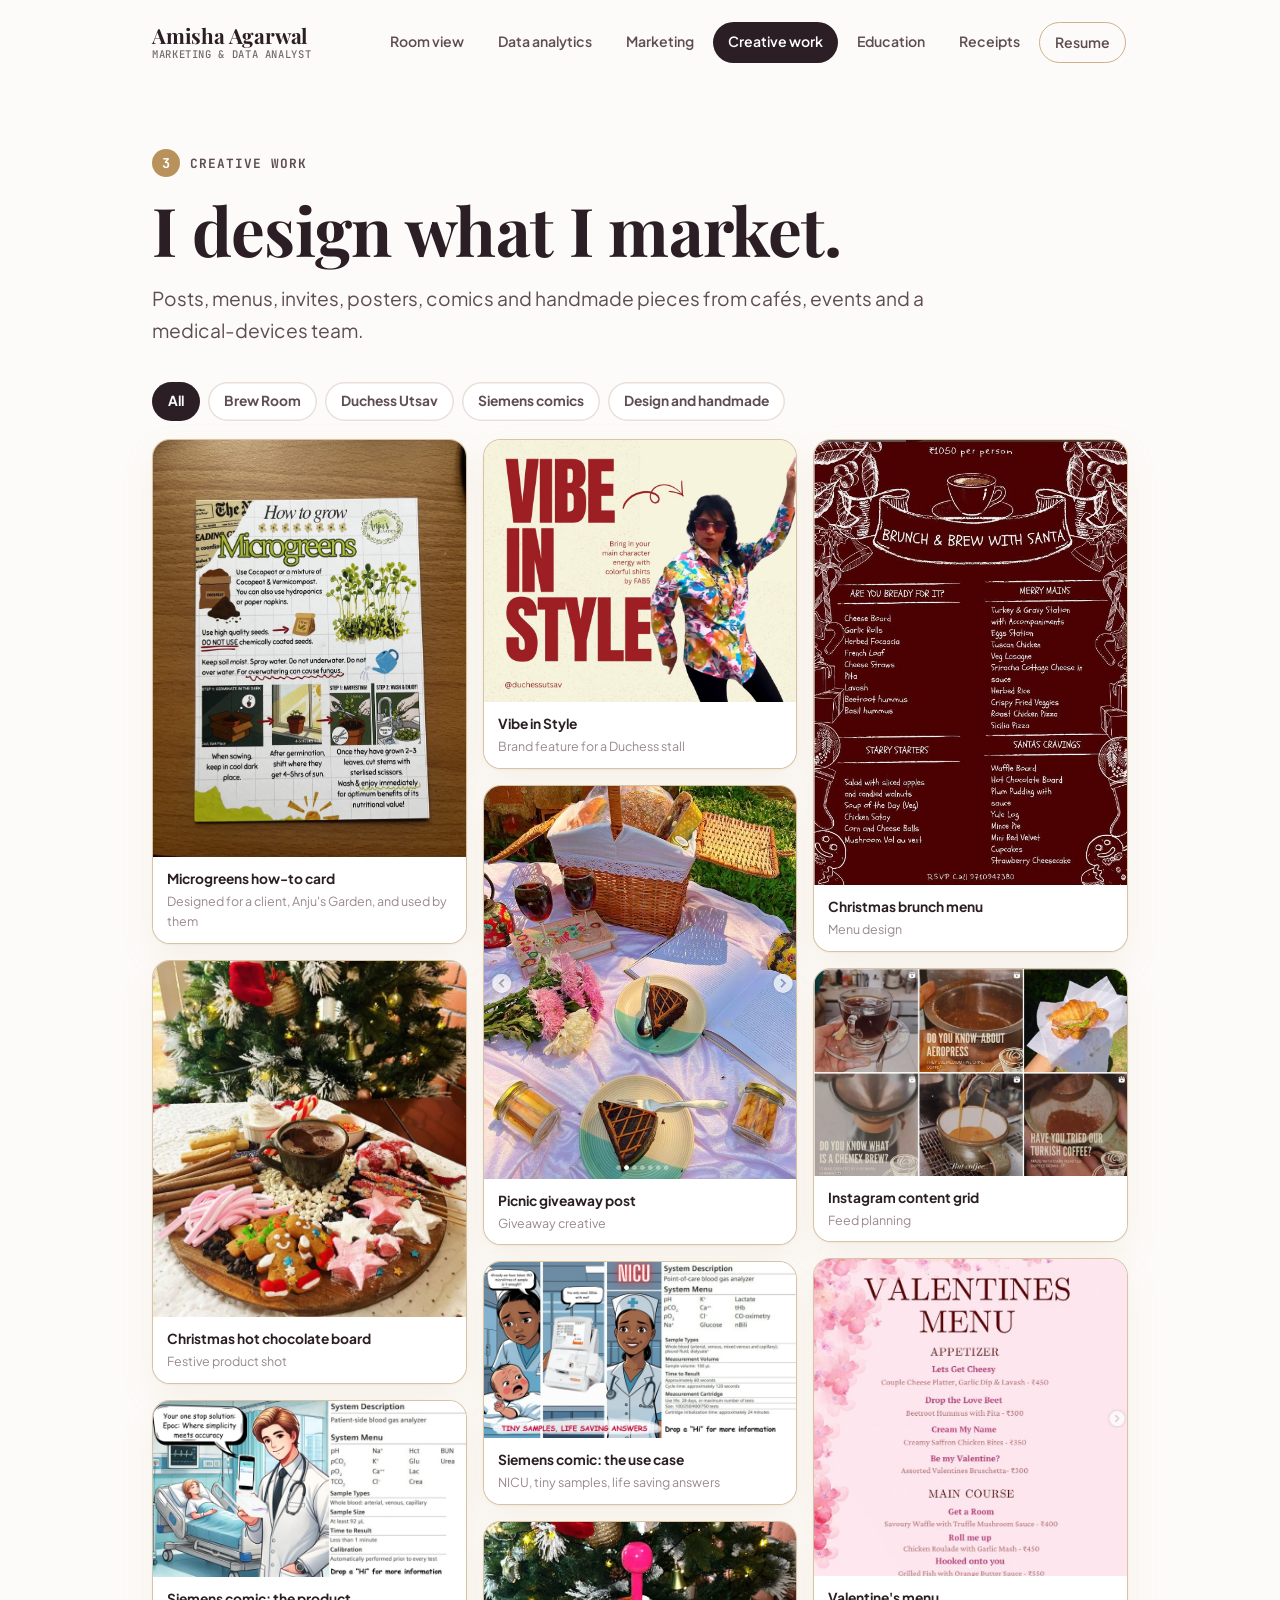
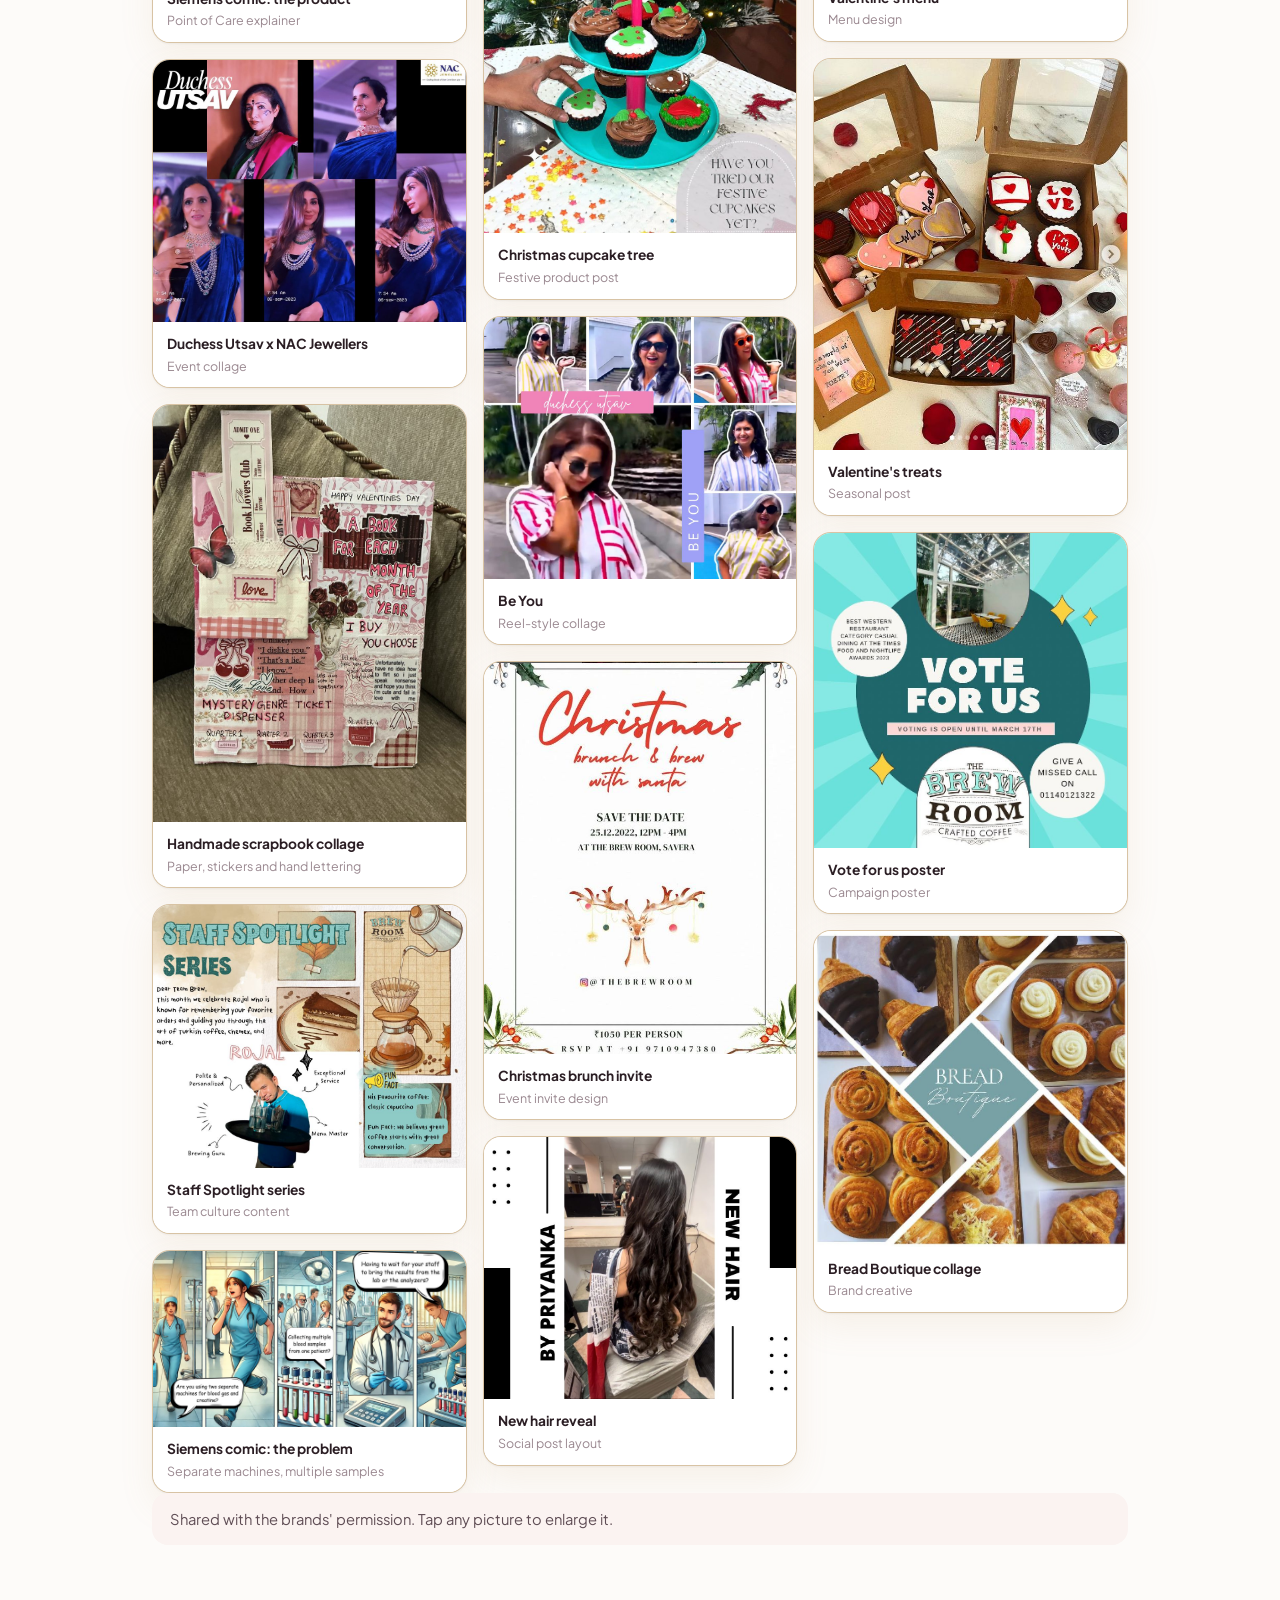
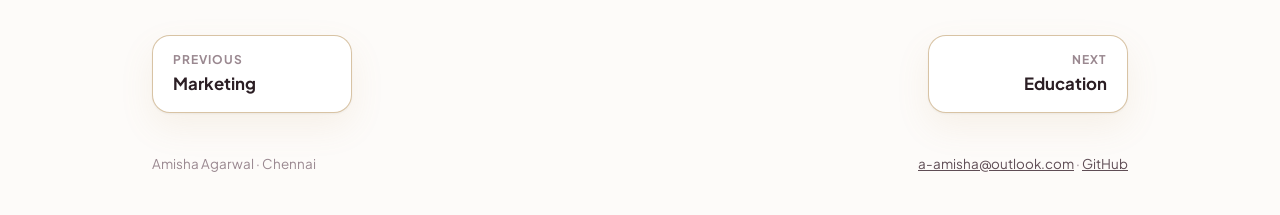
==== commit e1a198ce: "Fix leftover phone wording, clarify dataset note, richer current-role line Co-Authored-By: Claude So" ====
--- a/docs/creative.html
+++ b/docs/creative.html
@@ -1,4 +1,4 @@
 <!doctype html>
 <html lang="en"><head><meta charset="utf-8"><meta name="viewport" content="width=device-width,initial-scale=1">
 <title>Creative work | Amisha Agarwal</title><meta name="description" content="Creative work by Amisha Agarwal: social posts, menus, comics, posters and scrapbook collages.">
-<link rel="preconnect" href="https://fonts.googleapis.com"><link rel="preconnect" href="https://fonts.gstatic.com" crossorigin><link rel="stylesheet" href="https://fonts.googleapis.com/css2?family=Playfair+Display:ital,wght@0,500;0,700;1,500&family=Plus+Jakarta+Sans:wght@400;500;600;700;800&family=JetBrains+Mono:wght@500;700&display=swap"><link rel="stylesheet" href="style.css"></head><body><div class="wrap"><header class="top"><a class="logo" href="index.html">Amisha Agarwal<span>Marketing &amp; Data Analyst</span></a><nav class="pills" aria-label="Sections"><a href="index.html">Room view</a><a href="data.html">Data analytics</a><a href="marketing.html">Marketing</a><a href="creative.html" aria-current="page">Creative work</a><a href="education.html">Education</a><a href="receipts.html">Receipts</a><a class="rs" href="Amisha_Agarwal_Resume.pdf" target="_blank" rel="noopener">Resume</a></nav></header><section class="pagehead"><p class="eyebrow"><b>3</b>Creative work</p><h1 class="big">I design what I market.</h1><p class="sub">Posts, menus, invites, posters, comics and handmade pieces from cafés, events and a medical-devices team.</p></section><div class="filters rv" id="filters"><button class="f" data-c="all" aria-pressed="true">All</button><button class="f" data-c="brew" aria-pressed="false">Brew Room</button><button class="f" data-c="duchess" aria-pressed="false">Duchess Utsav</button><button class="f" data-c="siemens" aria-pressed="false">Siemens comics</button><button class="f" data-c="design" aria-pressed="false">Design and handmade</button></div><div class="gal" id="gal"><figure class="shot" data-c="design"><img src="img/microgreens.jpg" alt="How to grow microgreens card for Anjus Garden" loading="lazy"><figcaption><b>Microgreens how-to card</b><span>Designed for a client, Anju's Garden, and used by them</span></figcaption></figure><figure class="shot" data-c="brew"><img src="img/hot-chocolate-board.jpg" alt="Christmas hot chocolate board" loading="lazy"><figcaption><b>Christmas hot chocolate board</b><span>Festive product shot</span></figcaption></figure><figure class="shot" data-c="siemens"><img src="img/comic-2-epoc.jpg" alt="Comic: Epoc blood gas analyzer" loading="lazy"><figcaption><b>Siemens comic: the product</b><span>Point of Care explainer</span></figcaption></figure><figure class="shot" data-c="duchess"><img src="img/duchess-nac.jpg" alt="Duchess Utsav collage with NAC Jewellers" loading="lazy"><figcaption><b>Duchess Utsav x NAC Jewellers</b><span>Event collage</span></figcaption></figure><figure class="shot" data-c="design"><img src="img/valentines-scrapbook.jpg" alt="Handmade Valentines scrapbook collage" loading="lazy"><figcaption><b>Handmade scrapbook collage</b><span>Paper, stickers and hand lettering</span></figcaption></figure><figure class="shot" data-c="brew"><img src="img/staff-spotlight.jpg" alt="Brew Room staff spotlight post" loading="lazy"><figcaption><b>Staff Spotlight series</b><span>Team culture content</span></figcaption></figure><figure class="shot" data-c="siemens"><img src="img/comic-1-problem.jpg" alt="Comic: the daily problems of separate blood gas tests" loading="lazy"><figcaption><b>Siemens comic: the problem</b><span>Separate machines, multiple samples</span></figcaption></figure><figure class="shot" data-c="duchess"><img src="img/duchess-vibe.jpg" alt="Duchess Utsav Vibe in Style post" loading="lazy"><figcaption><b>Vibe in Style</b><span>Brand feature for a Duchess stall</span></figcaption></figure><figure class="shot" data-c="brew"><img src="img/giveaway.jpg" alt="Picnic giveaway post" loading="lazy"><figcaption><b>Picnic giveaway post</b><span>Giveaway creative</span></figcaption></figure><figure class="shot" data-c="siemens"><img src="img/comic-3-nicu.jpg" alt="Comic: tiny samples in the NICU" loading="lazy"><figcaption><b>Siemens comic: the use case</b><span>NICU, tiny samples, life saving answers</span></figcaption></figure><figure class="shot" data-c="brew"><img src="img/cupcake-tree.jpg" alt="Christmas cupcake tree" loading="lazy"><figcaption><b>Christmas cupcake tree</b><span>Festive product post</span></figcaption></figure><figure class="shot" data-c="duchess"><img src="img/duchess-beyou.jpg" alt="Duchess Utsav Be You collage" loading="lazy"><figcaption><b>Be You</b><span>Reel-style collage</span></figcaption></figure><figure class="shot" data-c="brew"><img src="img/xmas-invite.jpg" alt="Christmas brunch invite" loading="lazy"><figcaption><b>Christmas brunch invite</b><span>Event invite design</span></figcaption></figure><figure class="shot" data-c="design"><img src="img/priyanka-hair.jpg" alt="New hair reveal social post" loading="lazy"><figcaption><b>New hair reveal</b><span>Social post layout</span></figcaption></figure><figure class="shot" data-c="brew"><img src="img/xmas-menu.jpg" alt="Christmas brunch menu" loading="lazy"><figcaption><b>Christmas brunch menu</b><span>Menu design</span></figcaption></figure><figure class="shot" data-c="brew"><img src="img/insta-grid.jpg" alt="Instagram content grid" loading="lazy"><figcaption><b>Instagram content grid</b><span>Feed planning</span></figcaption></figure><figure class="shot" data-c="brew"><img src="img/valentines-menu.jpg" alt="Valentines menu" loading="lazy"><figcaption><b>Valentine's menu</b><span>Menu design</span></figcaption></figure><figure class="shot" data-c="brew"><img src="img/valentines-treats.jpg" alt="Valentines treats" loading="lazy"><figcaption><b>Valentine's treats</b><span>Seasonal post</span></figcaption></figure><figure class="shot" data-c="brew"><img src="img/vote-poster.jpg" alt="Vote for us poster" loading="lazy"><figcaption><b>Vote for us poster</b><span>Campaign poster</span></figcaption></figure><figure class="shot" data-c="brew"><img src="img/bread-boutique.jpg" alt="Bread Boutique collage" loading="lazy"><figcaption><b>Bread Boutique collage</b><span>Brand creative</span></figcaption></figure></div><p class="note">Shared with the brands' permission. Tap any picture to enlarge it.</p><div class="pager"><a href="marketing.html"><small>Previous</small><b>Marketing</b></a><a class="next" href="education.html"><small>Next line</small><b>Education</b></a></div><footer class="foot"><span>Amisha Agarwal · Chennai</span><span><a href="mailto:a-amisha@outlook.com">a-amisha@outlook.com</a> · <a href="https://github.com/Amizingamy/Data-Analytics-Portfolio">GitHub</a></span></footer><div id="lb" role="dialog" aria-label="Image viewer"><img alt="" src="[data-uri]"><p></p></div><script src="site.js"></script></div></body></html>+<link rel="preconnect" href="https://fonts.googleapis.com"><link rel="preconnect" href="https://fonts.gstatic.com" crossorigin><link rel="stylesheet" href="https://fonts.googleapis.com/css2?family=Playfair+Display:ital,wght@0,500;0,700;1,500&family=Plus+Jakarta+Sans:wght@400;500;600;700;800&family=JetBrains+Mono:wght@500;700&display=swap"><link rel="stylesheet" href="style.css"></head><body><div class="wrap"><header class="top"><a class="logo" href="index.html">Amisha Agarwal<span>Marketing &amp; Data Analyst</span></a><nav class="pills" aria-label="Sections"><a href="index.html">Room view</a><a href="data.html">Data analytics</a><a href="marketing.html">Marketing</a><a href="creative.html" aria-current="page">Creative work</a><a href="education.html">Education</a><a href="receipts.html">Receipts</a><a class="rs" href="Amisha_Agarwal_Resume.pdf" target="_blank" rel="noopener">Resume</a></nav></header><section class="pagehead"><p class="eyebrow"><b>3</b>Creative work</p><h1 class="big">I design what I market.</h1><p class="sub">Posts, menus, invites, posters, comics and handmade pieces from cafés, events and a medical-devices team.</p></section><div class="filters rv" id="filters"><button class="f" data-c="all" aria-pressed="true">All</button><button class="f" data-c="brew" aria-pressed="false">Brew Room</button><button class="f" data-c="duchess" aria-pressed="false">Duchess Utsav</button><button class="f" data-c="siemens" aria-pressed="false">Siemens comics</button><button class="f" data-c="design" aria-pressed="false">Design and handmade</button></div><div class="gal" id="gal"><figure class="shot" data-c="design"><img src="img/microgreens.jpg" alt="How to grow microgreens card for Anjus Garden" loading="lazy"><figcaption><b>Microgreens how-to card</b><span>Designed for a client, Anju's Garden, and used by them</span></figcaption></figure><figure class="shot" data-c="brew"><img src="img/hot-chocolate-board.jpg" alt="Christmas hot chocolate board" loading="lazy"><figcaption><b>Christmas hot chocolate board</b><span>Festive product shot</span></figcaption></figure><figure class="shot" data-c="siemens"><img src="img/comic-2-epoc.jpg" alt="Comic: Epoc blood gas analyzer" loading="lazy"><figcaption><b>Siemens comic: the product</b><span>Point of Care explainer</span></figcaption></figure><figure class="shot" data-c="duchess"><img src="img/duchess-nac.jpg" alt="Duchess Utsav collage with NAC Jewellers" loading="lazy"><figcaption><b>Duchess Utsav x NAC Jewellers</b><span>Event collage</span></figcaption></figure><figure class="shot" data-c="design"><img src="img/valentines-scrapbook.jpg" alt="Handmade Valentines scrapbook collage" loading="lazy"><figcaption><b>Handmade scrapbook collage</b><span>Paper, stickers and hand lettering</span></figcaption></figure><figure class="shot" data-c="brew"><img src="img/staff-spotlight.jpg" alt="Brew Room staff spotlight post" loading="lazy"><figcaption><b>Staff Spotlight series</b><span>Team culture content</span></figcaption></figure><figure class="shot" data-c="siemens"><img src="img/comic-1-problem.jpg" alt="Comic: the daily problems of separate blood gas tests" loading="lazy"><figcaption><b>Siemens comic: the problem</b><span>Separate machines, multiple samples</span></figcaption></figure><figure class="shot" data-c="duchess"><img src="img/duchess-vibe.jpg" alt="Duchess Utsav Vibe in Style post" loading="lazy"><figcaption><b>Vibe in Style</b><span>Brand feature for a Duchess stall</span></figcaption></figure><figure class="shot" data-c="brew"><img src="img/giveaway.jpg" alt="Picnic giveaway post" loading="lazy"><figcaption><b>Picnic giveaway post</b><span>Giveaway creative</span></figcaption></figure><figure class="shot" data-c="siemens"><img src="img/comic-3-nicu.jpg" alt="Comic: tiny samples in the NICU" loading="lazy"><figcaption><b>Siemens comic: the use case</b><span>NICU, tiny samples, life saving answers</span></figcaption></figure><figure class="shot" data-c="brew"><img src="img/cupcake-tree.jpg" alt="Christmas cupcake tree" loading="lazy"><figcaption><b>Christmas cupcake tree</b><span>Festive product post</span></figcaption></figure><figure class="shot" data-c="duchess"><img src="img/duchess-beyou.jpg" alt="Duchess Utsav Be You collage" loading="lazy"><figcaption><b>Be You</b><span>Reel-style collage</span></figcaption></figure><figure class="shot" data-c="brew"><img src="img/xmas-invite.jpg" alt="Christmas brunch invite" loading="lazy"><figcaption><b>Christmas brunch invite</b><span>Event invite design</span></figcaption></figure><figure class="shot" data-c="design"><img src="img/priyanka-hair.jpg" alt="New hair reveal social post" loading="lazy"><figcaption><b>New hair reveal</b><span>Social post layout</span></figcaption></figure><figure class="shot" data-c="brew"><img src="img/xmas-menu.jpg" alt="Christmas brunch menu" loading="lazy"><figcaption><b>Christmas brunch menu</b><span>Menu design</span></figcaption></figure><figure class="shot" data-c="brew"><img src="img/insta-grid.jpg" alt="Instagram content grid" loading="lazy"><figcaption><b>Instagram content grid</b><span>Feed planning</span></figcaption></figure><figure class="shot" data-c="brew"><img src="img/valentines-menu.jpg" alt="Valentines menu" loading="lazy"><figcaption><b>Valentine's menu</b><span>Menu design</span></figcaption></figure><figure class="shot" data-c="brew"><img src="img/valentines-treats.jpg" alt="Valentines treats" loading="lazy"><figcaption><b>Valentine's treats</b><span>Seasonal post</span></figcaption></figure><figure class="shot" data-c="brew"><img src="img/vote-poster.jpg" alt="Vote for us poster" loading="lazy"><figcaption><b>Vote for us poster</b><span>Campaign poster</span></figcaption></figure><figure class="shot" data-c="brew"><img src="img/bread-boutique.jpg" alt="Bread Boutique collage" loading="lazy"><figcaption><b>Bread Boutique collage</b><span>Brand creative</span></figcaption></figure></div><p class="note">Shared with the brands' permission. Tap any picture to enlarge it.</p><div class="pager"><a href="marketing.html"><small>Previous</small><b>Marketing</b></a><a class="next" href="education.html"><small>Next</small><b>Education</b></a></div><footer class="foot"><span>Amisha Agarwal · Chennai</span><span><a href="mailto:a-amisha@outlook.com">a-amisha@outlook.com</a> · <a href="https://github.com/Amizingamy/Data-Analytics-Portfolio">GitHub</a></span></footer><div id="lb" role="dialog" aria-label="Image viewer"><img alt="" src="[data-uri]"><p></p></div><script src="site.js"></script></div></body></html>
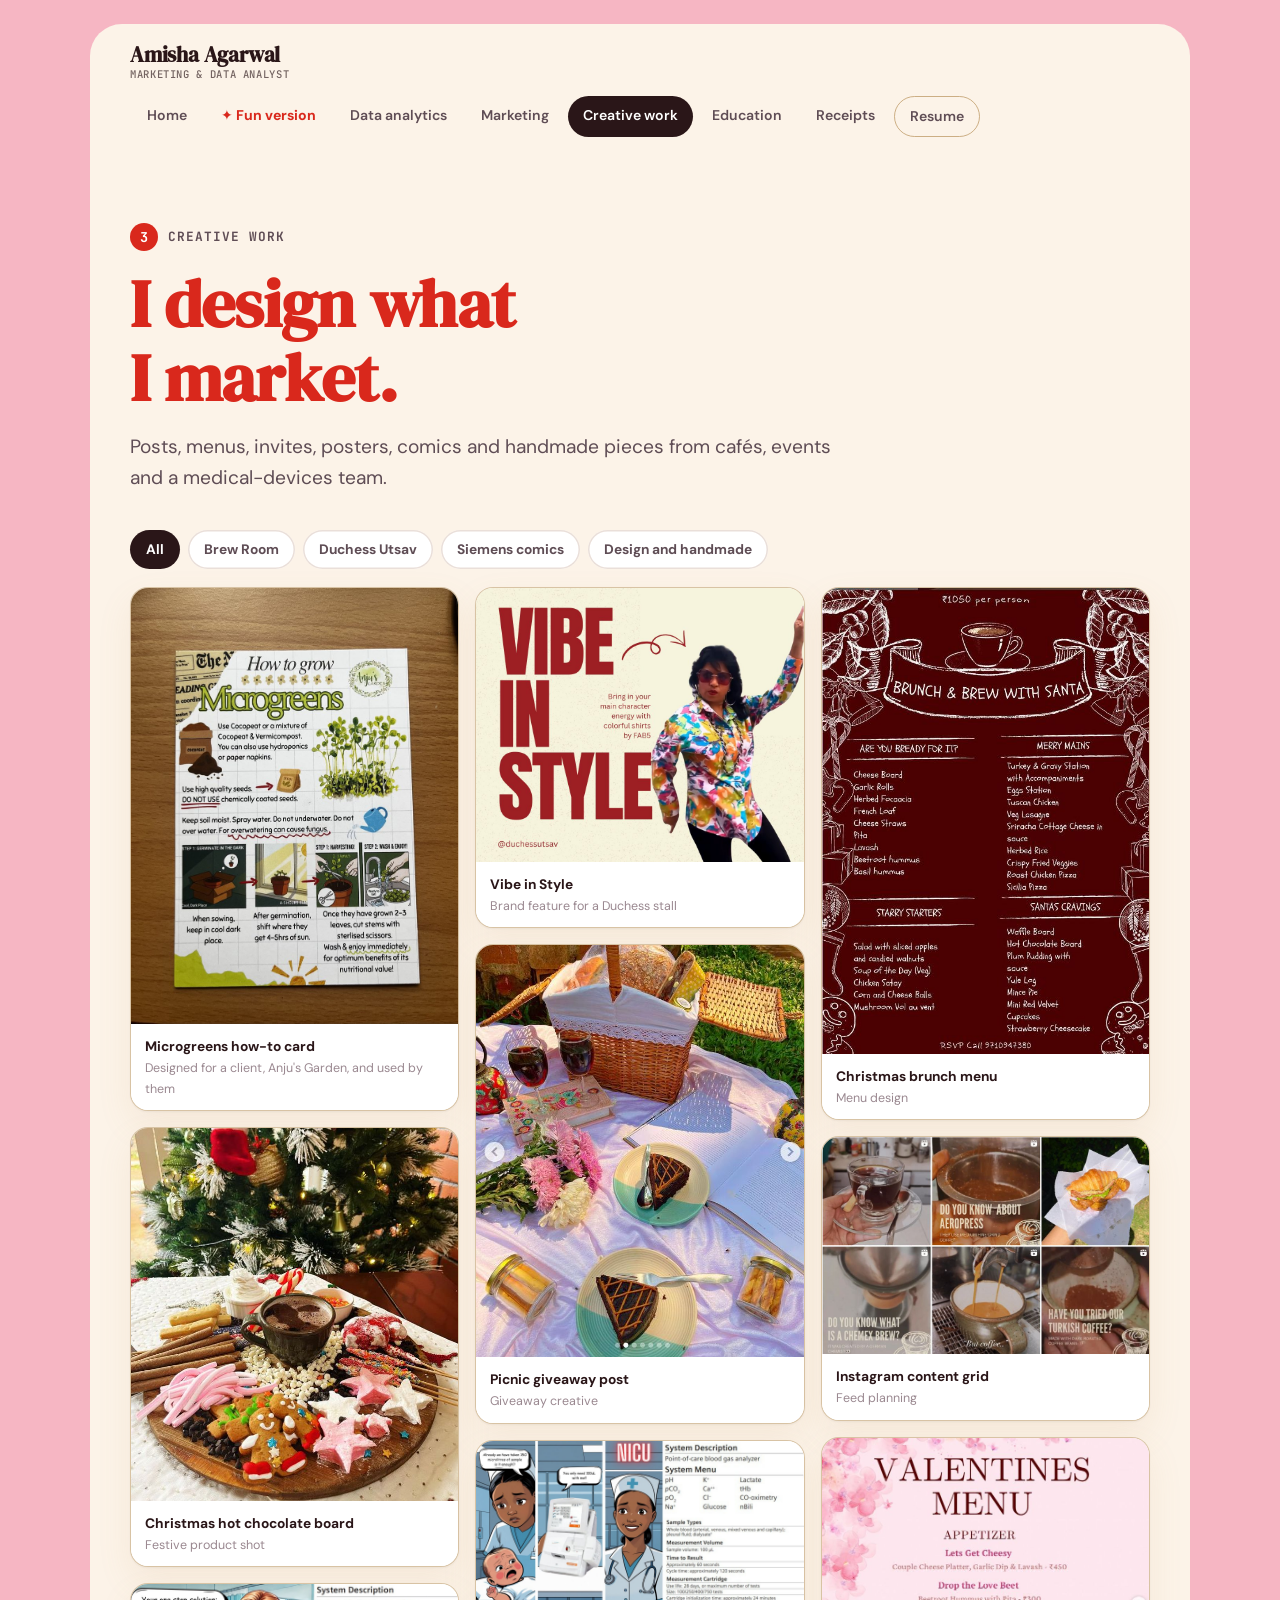
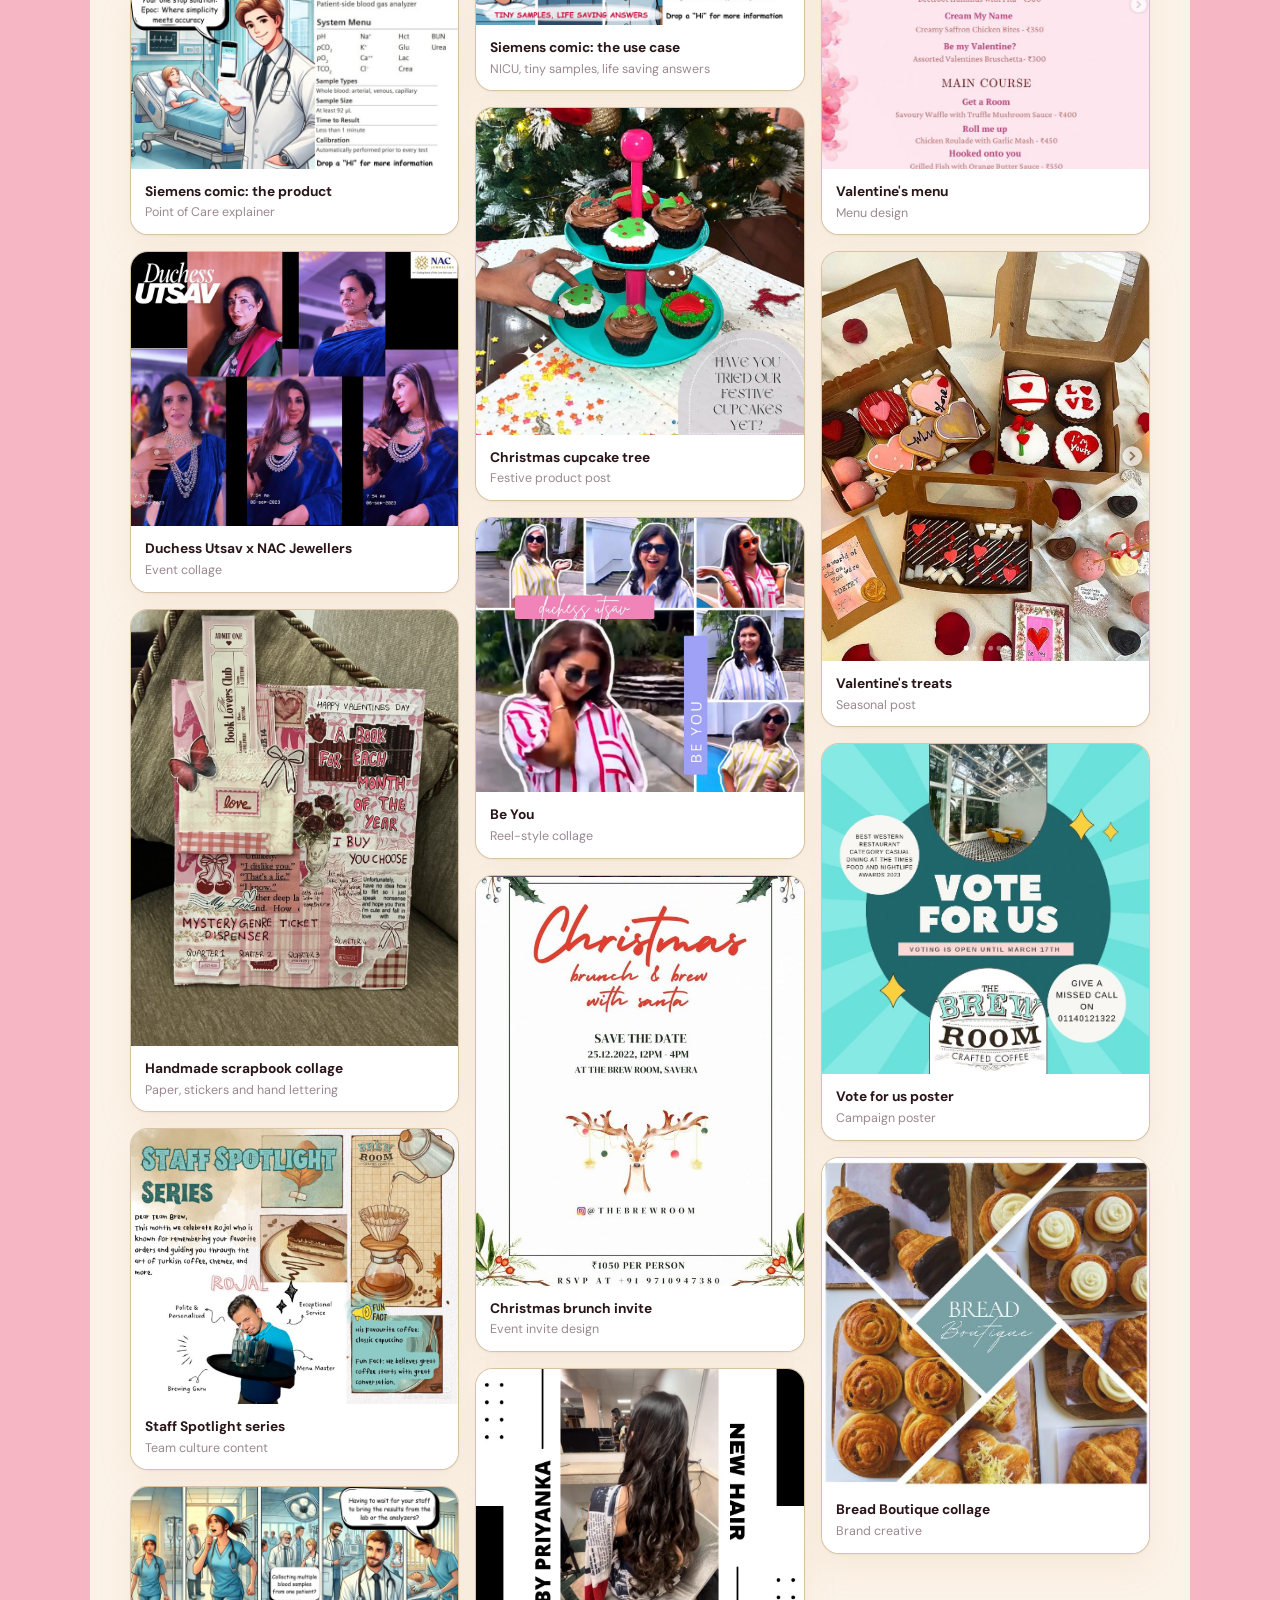
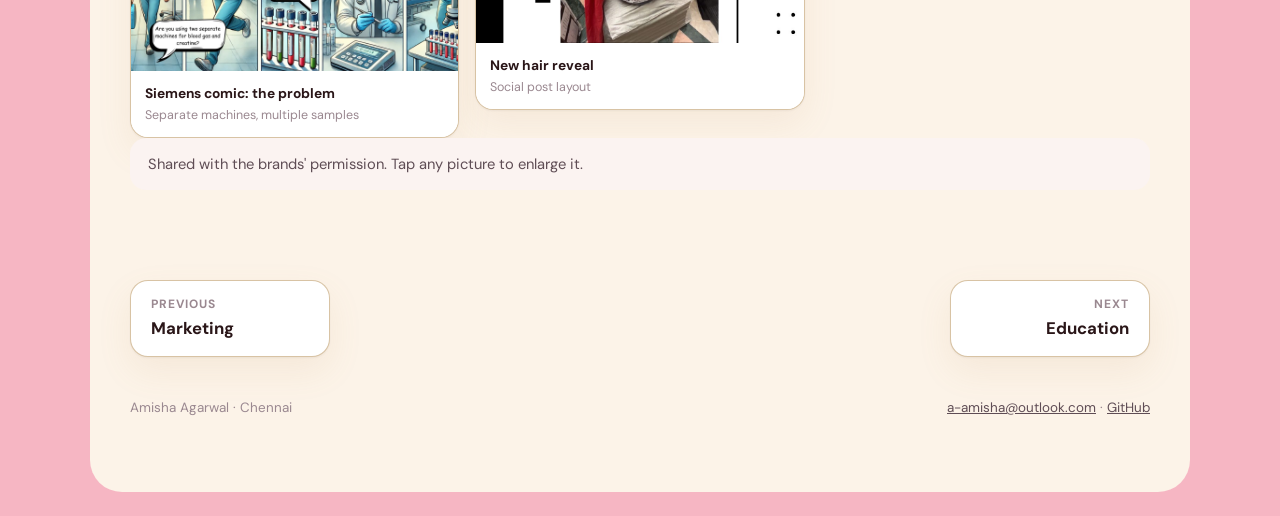
==== commit 7a00a81e: "New pink/cream design: quick landing page, fun mini-game version, re-skinned subpages Co-Authored-By" ====
--- a/docs/creative.html
+++ b/docs/creative.html
@@ -1,4 +1,4 @@
 <!doctype html>
 <html lang="en"><head><meta charset="utf-8"><meta name="viewport" content="width=device-width,initial-scale=1">
 <title>Creative work | Amisha Agarwal</title><meta name="description" content="Creative work by Amisha Agarwal: social posts, menus, comics, posters and scrapbook collages.">
-<link rel="preconnect" href="https://fonts.googleapis.com"><link rel="preconnect" href="https://fonts.gstatic.com" crossorigin><link rel="stylesheet" href="https://fonts.googleapis.com/css2?family=Playfair+Display:ital,wght@0,500;0,700;1,500&family=Plus+Jakarta+Sans:wght@400;500;600;700;800&family=JetBrains+Mono:wght@500;700&display=swap"><link rel="stylesheet" href="style.css"></head><body><div class="wrap"><header class="top"><a class="logo" href="index.html">Amisha Agarwal<span>Marketing &amp; Data Analyst</span></a><nav class="pills" aria-label="Sections"><a href="index.html">Room view</a><a href="data.html">Data analytics</a><a href="marketing.html">Marketing</a><a href="creative.html" aria-current="page">Creative work</a><a href="education.html">Education</a><a href="receipts.html">Receipts</a><a class="rs" href="Amisha_Agarwal_Resume.pdf" target="_blank" rel="noopener">Resume</a></nav></header><section class="pagehead"><p class="eyebrow"><b>3</b>Creative work</p><h1 class="big">I design what I market.</h1><p class="sub">Posts, menus, invites, posters, comics and handmade pieces from cafés, events and a medical-devices team.</p></section><div class="filters rv" id="filters"><button class="f" data-c="all" aria-pressed="true">All</button><button class="f" data-c="brew" aria-pressed="false">Brew Room</button><button class="f" data-c="duchess" aria-pressed="false">Duchess Utsav</button><button class="f" data-c="siemens" aria-pressed="false">Siemens comics</button><button class="f" data-c="design" aria-pressed="false">Design and handmade</button></div><div class="gal" id="gal"><figure class="shot" data-c="design"><img src="img/microgreens.jpg" alt="How to grow microgreens card for Anjus Garden" loading="lazy"><figcaption><b>Microgreens how-to card</b><span>Designed for a client, Anju's Garden, and used by them</span></figcaption></figure><figure class="shot" data-c="brew"><img src="img/hot-chocolate-board.jpg" alt="Christmas hot chocolate board" loading="lazy"><figcaption><b>Christmas hot chocolate board</b><span>Festive product shot</span></figcaption></figure><figure class="shot" data-c="siemens"><img src="img/comic-2-epoc.jpg" alt="Comic: Epoc blood gas analyzer" loading="lazy"><figcaption><b>Siemens comic: the product</b><span>Point of Care explainer</span></figcaption></figure><figure class="shot" data-c="duchess"><img src="img/duchess-nac.jpg" alt="Duchess Utsav collage with NAC Jewellers" loading="lazy"><figcaption><b>Duchess Utsav x NAC Jewellers</b><span>Event collage</span></figcaption></figure><figure class="shot" data-c="design"><img src="img/valentines-scrapbook.jpg" alt="Handmade Valentines scrapbook collage" loading="lazy"><figcaption><b>Handmade scrapbook collage</b><span>Paper, stickers and hand lettering</span></figcaption></figure><figure class="shot" data-c="brew"><img src="img/staff-spotlight.jpg" alt="Brew Room staff spotlight post" loading="lazy"><figcaption><b>Staff Spotlight series</b><span>Team culture content</span></figcaption></figure><figure class="shot" data-c="siemens"><img src="img/comic-1-problem.jpg" alt="Comic: the daily problems of separate blood gas tests" loading="lazy"><figcaption><b>Siemens comic: the problem</b><span>Separate machines, multiple samples</span></figcaption></figure><figure class="shot" data-c="duchess"><img src="img/duchess-vibe.jpg" alt="Duchess Utsav Vibe in Style post" loading="lazy"><figcaption><b>Vibe in Style</b><span>Brand feature for a Duchess stall</span></figcaption></figure><figure class="shot" data-c="brew"><img src="img/giveaway.jpg" alt="Picnic giveaway post" loading="lazy"><figcaption><b>Picnic giveaway post</b><span>Giveaway creative</span></figcaption></figure><figure class="shot" data-c="siemens"><img src="img/comic-3-nicu.jpg" alt="Comic: tiny samples in the NICU" loading="lazy"><figcaption><b>Siemens comic: the use case</b><span>NICU, tiny samples, life saving answers</span></figcaption></figure><figure class="shot" data-c="brew"><img src="img/cupcake-tree.jpg" alt="Christmas cupcake tree" loading="lazy"><figcaption><b>Christmas cupcake tree</b><span>Festive product post</span></figcaption></figure><figure class="shot" data-c="duchess"><img src="img/duchess-beyou.jpg" alt="Duchess Utsav Be You collage" loading="lazy"><figcaption><b>Be You</b><span>Reel-style collage</span></figcaption></figure><figure class="shot" data-c="brew"><img src="img/xmas-invite.jpg" alt="Christmas brunch invite" loading="lazy"><figcaption><b>Christmas brunch invite</b><span>Event invite design</span></figcaption></figure><figure class="shot" data-c="design"><img src="img/priyanka-hair.jpg" alt="New hair reveal social post" loading="lazy"><figcaption><b>New hair reveal</b><span>Social post layout</span></figcaption></figure><figure class="shot" data-c="brew"><img src="img/xmas-menu.jpg" alt="Christmas brunch menu" loading="lazy"><figcaption><b>Christmas brunch menu</b><span>Menu design</span></figcaption></figure><figure class="shot" data-c="brew"><img src="img/insta-grid.jpg" alt="Instagram content grid" loading="lazy"><figcaption><b>Instagram content grid</b><span>Feed planning</span></figcaption></figure><figure class="shot" data-c="brew"><img src="img/valentines-menu.jpg" alt="Valentines menu" loading="lazy"><figcaption><b>Valentine's menu</b><span>Menu design</span></figcaption></figure><figure class="shot" data-c="brew"><img src="img/valentines-treats.jpg" alt="Valentines treats" loading="lazy"><figcaption><b>Valentine's treats</b><span>Seasonal post</span></figcaption></figure><figure class="shot" data-c="brew"><img src="img/vote-poster.jpg" alt="Vote for us poster" loading="lazy"><figcaption><b>Vote for us poster</b><span>Campaign poster</span></figcaption></figure><figure class="shot" data-c="brew"><img src="img/bread-boutique.jpg" alt="Bread Boutique collage" loading="lazy"><figcaption><b>Bread Boutique collage</b><span>Brand creative</span></figcaption></figure></div><p class="note">Shared with the brands' permission. Tap any picture to enlarge it.</p><div class="pager"><a href="marketing.html"><small>Previous</small><b>Marketing</b></a><a class="next" href="education.html"><small>Next</small><b>Education</b></a></div><footer class="foot"><span>Amisha Agarwal · Chennai</span><span><a href="mailto:a-amisha@outlook.com">a-amisha@outlook.com</a> · <a href="https://github.com/Amizingamy/Data-Analytics-Portfolio">GitHub</a></span></footer><div id="lb" role="dialog" aria-label="Image viewer"><img alt="" src="[data-uri]"><p></p></div><script src="site.js"></script></div></body></html>+<link rel="preconnect" href="https://fonts.googleapis.com"><link rel="preconnect" href="https://fonts.gstatic.com" crossorigin><link rel="stylesheet" href="https://fonts.googleapis.com/css2?family=DM+Serif+Display&family=DM+Sans:wght@400;500;700&family=JetBrains+Mono:wght@500;700&display=swap"><link rel="stylesheet" href="style.css"></head><body><div class="wrap"><header class="top"><a class="logo" href="index.html">Amisha Agarwal<span>Marketing &amp; Data Analyst</span></a><nav class="pills" aria-label="Sections"><a href="index.html">Home</a><a class="fun" href="play.html">✦ Fun version</a><a href="data.html">Data analytics</a><a href="marketing.html">Marketing</a><a href="creative.html" aria-current="page">Creative work</a><a href="education.html">Education</a><a href="receipts.html">Receipts</a><a class="rs" href="Amisha_Agarwal_Resume.pdf" target="_blank" rel="noopener">Resume</a></nav></header><section class="pagehead"><p class="eyebrow"><b>3</b>Creative work</p><h1 class="big">I design what I market.</h1><p class="sub">Posts, menus, invites, posters, comics and handmade pieces from cafés, events and a medical-devices team.</p></section><div class="filters rv" id="filters"><button class="f" data-c="all" aria-pressed="true">All</button><button class="f" data-c="brew" aria-pressed="false">Brew Room</button><button class="f" data-c="duchess" aria-pressed="false">Duchess Utsav</button><button class="f" data-c="siemens" aria-pressed="false">Siemens comics</button><button class="f" data-c="design" aria-pressed="false">Design and handmade</button></div><div class="gal" id="gal"><figure class="shot" data-c="design"><img src="img/microgreens.jpg" alt="How to grow microgreens card for Anjus Garden" loading="lazy"><figcaption><b>Microgreens how-to card</b><span>Designed for a client, Anju's Garden, and used by them</span></figcaption></figure><figure class="shot" data-c="brew"><img src="img/hot-chocolate-board.jpg" alt="Christmas hot chocolate board" loading="lazy"><figcaption><b>Christmas hot chocolate board</b><span>Festive product shot</span></figcaption></figure><figure class="shot" data-c="siemens"><img src="img/comic-2-epoc.jpg" alt="Comic: Epoc blood gas analyzer" loading="lazy"><figcaption><b>Siemens comic: the product</b><span>Point of Care explainer</span></figcaption></figure><figure class="shot" data-c="duchess"><img src="img/duchess-nac.jpg" alt="Duchess Utsav collage with NAC Jewellers" loading="lazy"><figcaption><b>Duchess Utsav x NAC Jewellers</b><span>Event collage</span></figcaption></figure><figure class="shot" data-c="design"><img src="img/valentines-scrapbook.jpg" alt="Handmade Valentines scrapbook collage" loading="lazy"><figcaption><b>Handmade scrapbook collage</b><span>Paper, stickers and hand lettering</span></figcaption></figure><figure class="shot" data-c="brew"><img src="img/staff-spotlight.jpg" alt="Brew Room staff spotlight post" loading="lazy"><figcaption><b>Staff Spotlight series</b><span>Team culture content</span></figcaption></figure><figure class="shot" data-c="siemens"><img src="img/comic-1-problem.jpg" alt="Comic: the daily problems of separate blood gas tests" loading="lazy"><figcaption><b>Siemens comic: the problem</b><span>Separate machines, multiple samples</span></figcaption></figure><figure class="shot" data-c="duchess"><img src="img/duchess-vibe.jpg" alt="Duchess Utsav Vibe in Style post" loading="lazy"><figcaption><b>Vibe in Style</b><span>Brand feature for a Duchess stall</span></figcaption></figure><figure class="shot" data-c="brew"><img src="img/giveaway.jpg" alt="Picnic giveaway post" loading="lazy"><figcaption><b>Picnic giveaway post</b><span>Giveaway creative</span></figcaption></figure><figure class="shot" data-c="siemens"><img src="img/comic-3-nicu.jpg" alt="Comic: tiny samples in the NICU" loading="lazy"><figcaption><b>Siemens comic: the use case</b><span>NICU, tiny samples, life saving answers</span></figcaption></figure><figure class="shot" data-c="brew"><img src="img/cupcake-tree.jpg" alt="Christmas cupcake tree" loading="lazy"><figcaption><b>Christmas cupcake tree</b><span>Festive product post</span></figcaption></figure><figure class="shot" data-c="duchess"><img src="img/duchess-beyou.jpg" alt="Duchess Utsav Be You collage" loading="lazy"><figcaption><b>Be You</b><span>Reel-style collage</span></figcaption></figure><figure class="shot" data-c="brew"><img src="img/xmas-invite.jpg" alt="Christmas brunch invite" loading="lazy"><figcaption><b>Christmas brunch invite</b><span>Event invite design</span></figcaption></figure><figure class="shot" data-c="design"><img src="img/priyanka-hair.jpg" alt="New hair reveal social post" loading="lazy"><figcaption><b>New hair reveal</b><span>Social post layout</span></figcaption></figure><figure class="shot" data-c="brew"><img src="img/xmas-menu.jpg" alt="Christmas brunch menu" loading="lazy"><figcaption><b>Christmas brunch menu</b><span>Menu design</span></figcaption></figure><figure class="shot" data-c="brew"><img src="img/insta-grid.jpg" alt="Instagram content grid" loading="lazy"><figcaption><b>Instagram content grid</b><span>Feed planning</span></figcaption></figure><figure class="shot" data-c="brew"><img src="img/valentines-menu.jpg" alt="Valentines menu" loading="lazy"><figcaption><b>Valentine's menu</b><span>Menu design</span></figcaption></figure><figure class="shot" data-c="brew"><img src="img/valentines-treats.jpg" alt="Valentines treats" loading="lazy"><figcaption><b>Valentine's treats</b><span>Seasonal post</span></figcaption></figure><figure class="shot" data-c="brew"><img src="img/vote-poster.jpg" alt="Vote for us poster" loading="lazy"><figcaption><b>Vote for us poster</b><span>Campaign poster</span></figcaption></figure><figure class="shot" data-c="brew"><img src="img/bread-boutique.jpg" alt="Bread Boutique collage" loading="lazy"><figcaption><b>Bread Boutique collage</b><span>Brand creative</span></figcaption></figure></div><p class="note">Shared with the brands' permission. Tap any picture to enlarge it.</p><div class="pager"><a href="marketing.html"><small>Previous</small><b>Marketing</b></a><a class="next" href="education.html"><small>Next</small><b>Education</b></a></div><footer class="foot"><span>Amisha Agarwal · Chennai</span><span><a href="mailto:a-amisha@outlook.com">a-amisha@outlook.com</a> · <a href="https://github.com/Amizingamy/Data-Analytics-Portfolio">GitHub</a></span></footer><div id="lb" role="dialog" aria-label="Image viewer"><img alt="" src="[data-uri]"><p></p></div><script src="site.js"></script></div></body></html>
--- a/docs/style.css
+++ b/docs/style.css
@@ -1,4 +1,4 @@
-:root{--bg:#FDFBF9;--ink:#2B1E24;--ink2:#5f4d55;--muted:#9a8890;--line:#eadfd9;--pink:#D88C9A;--pink2:#9e4d60;--blush:#F7E6EA;--lilac:#F3E9D8;--sky:#EFE3E6;--card:#fff;--grey:#EBDADD;--code:#FBF3F1;--brass:#B8925A;--font:'Plus Jakarta Sans',system-ui,-apple-system,'Segoe UI',sans-serif;--serif:'Playfair Display',Georgia,serif;--mono:'JetBrains Mono',ui-monospace,Menlo,monospace;--r:22px;--sh:0 1px 2px rgba(43,30,36,.05),0 14px 34px rgba(184,146,90,.10);color-scheme:light}
+:root{--bg:#F6B6C3;--ink:#2A1618;--ink2:#5f4d55;--muted:#9a8890;--line:#eadfd9;--pink:#D9281C;--pink2:#B01E14;--blush:#F9C6D0;--lilac:#F8E3D3;--sky:#C8DDF2;--card:#fff;--grey:#EBDADD;--code:#FBF3F1;--brass:#D9281C;--font:'DM Sans',system-ui,-apple-system,'Segoe UI',sans-serif;--serif:'DM Serif Display',Georgia,serif;--mono:'JetBrains Mono',ui-monospace,Menlo,monospace;--r:22px;--sh:0 1px 2px rgba(43,30,36,.05),0 14px 34px rgba(184,146,90,.10);color-scheme:light}
 *{box-sizing:border-box}
 html{scroll-behavior:smooth}
 body{margin:0;background:var(--bg);color:var(--ink);font:400 16px/1.65 var(--font);-webkit-font-smoothing:antialiased}
@@ -6,7 +6,7 @@
 img{max-width:100%}
 h1,h2,h3{margin:0;letter-spacing:-.03em;line-height:1.1;text-wrap:balance}
 p{margin:0}
-.wrap{max-width:1040px;margin:0 auto;padding:0 clamp(16px,4vw,32px)}
+.wrap{max-width:1100px;margin:clamp(8px,2vw,24px) auto;background:#FCF3E8;border-radius:32px;padding:0 clamp(16px,4vw,40px) 32px}.pills a.fun{color:#D9281C;font-weight:700}
 /* header */
 .top{display:flex;align-items:center;justify-content:space-between;gap:12px 20px;padding:20px 0;flex-wrap:wrap}
 .logo{font-weight:800;font-size:1.3rem;text-decoration:none;letter-spacing:-.04em}.logo span{color:var(--pink)}
@@ -19,7 +19,7 @@
 .pagehead{padding:clamp(28px,6vw,64px) 0 clamp(20px,4vw,36px);display:flex;flex-direction:column;gap:16px}
 .eyebrow{display:inline-flex;align-items:center;gap:10px;font-weight:700;font-size:.8rem;letter-spacing:.08em;text-transform:uppercase;color:var(--ink2)}
 .eyebrow b{display:grid;place-items:center;width:28px;height:28px;border-radius:50%;background:var(--pink);color:#fff;font-size:.85rem;letter-spacing:0}
-h1.big{font-size:clamp(2.3rem,6.4vw,4.2rem);font-weight:800;max-width:16ch}
+h1.big{font-family:var(--serif);color:#D9281C;font-weight:400;font-size:clamp(2.3rem,6.4vw,4.2rem);max-width:16ch}
 .sub{font-size:clamp(1.02rem,2.2vw,1.2rem);color:var(--ink2);max-width:56ch}
 h2{font-size:clamp(1.5rem,3.6vw,2.1rem);font-weight:800;margin:clamp(40px,7vw,72px) 0 8px}
 h3{font-size:1.1rem;font-weight:700;letter-spacing:-.02em}
@@ -95,7 +95,7 @@
 
 /* Victorian skin */
 h1,h2,h3,.logo{font-family:var(--serif);font-weight:700;letter-spacing:-.01em}
-h1.big{font-weight:700;max-width:18ch}
+h1.big{font-family:var(--serif);color:#D9281C;font-weight:400;font-weight:700;max-width:18ch}
 .logo{font-size:1.3rem;display:flex;flex-direction:column;line-height:1.1;text-decoration:none}.logo span{color:var(--ink);font:500 .66rem/1.4 var(--mono);letter-spacing:.06em;text-transform:uppercase;opacity:.65}
 .card,.role,.stat,.proof,.pager a,.tw{border:1.5px solid rgba(184,146,90,.55)}
 .shot{border:1.5px solid rgba(184,146,90,.55)}
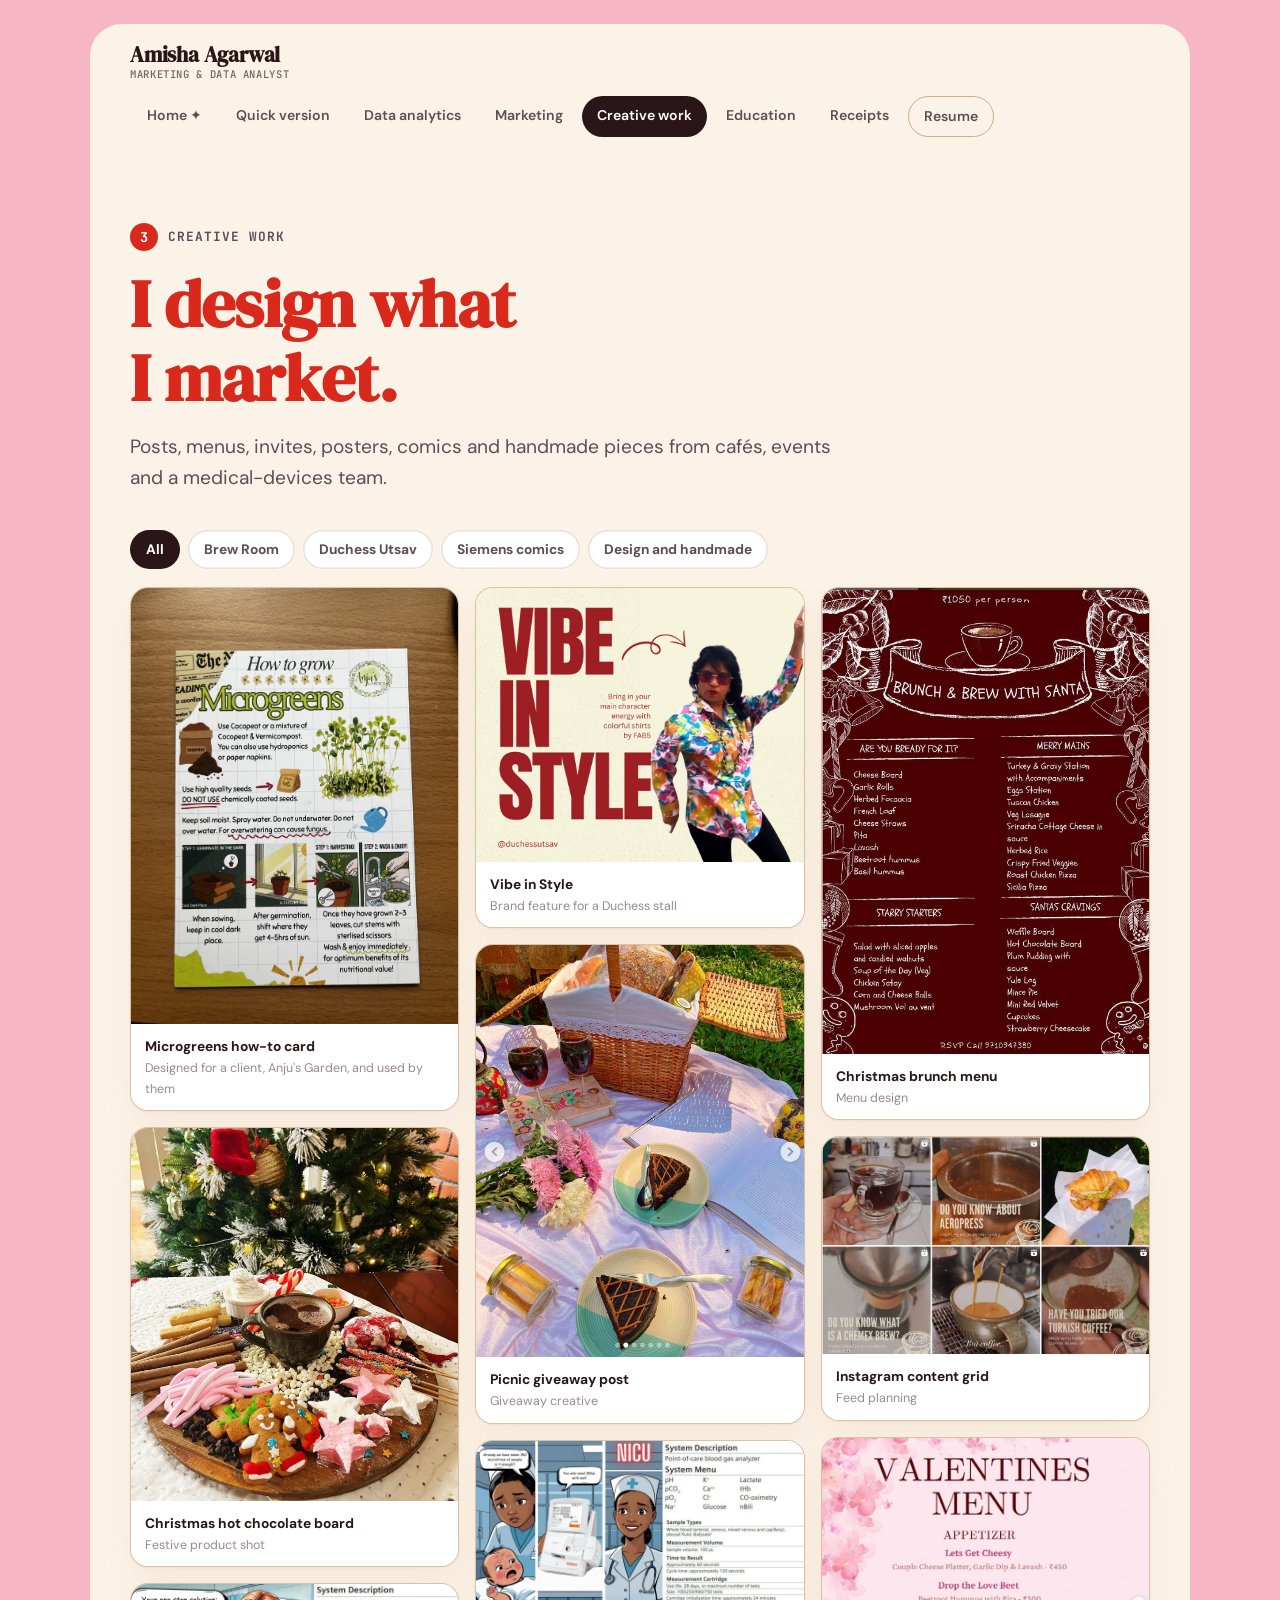
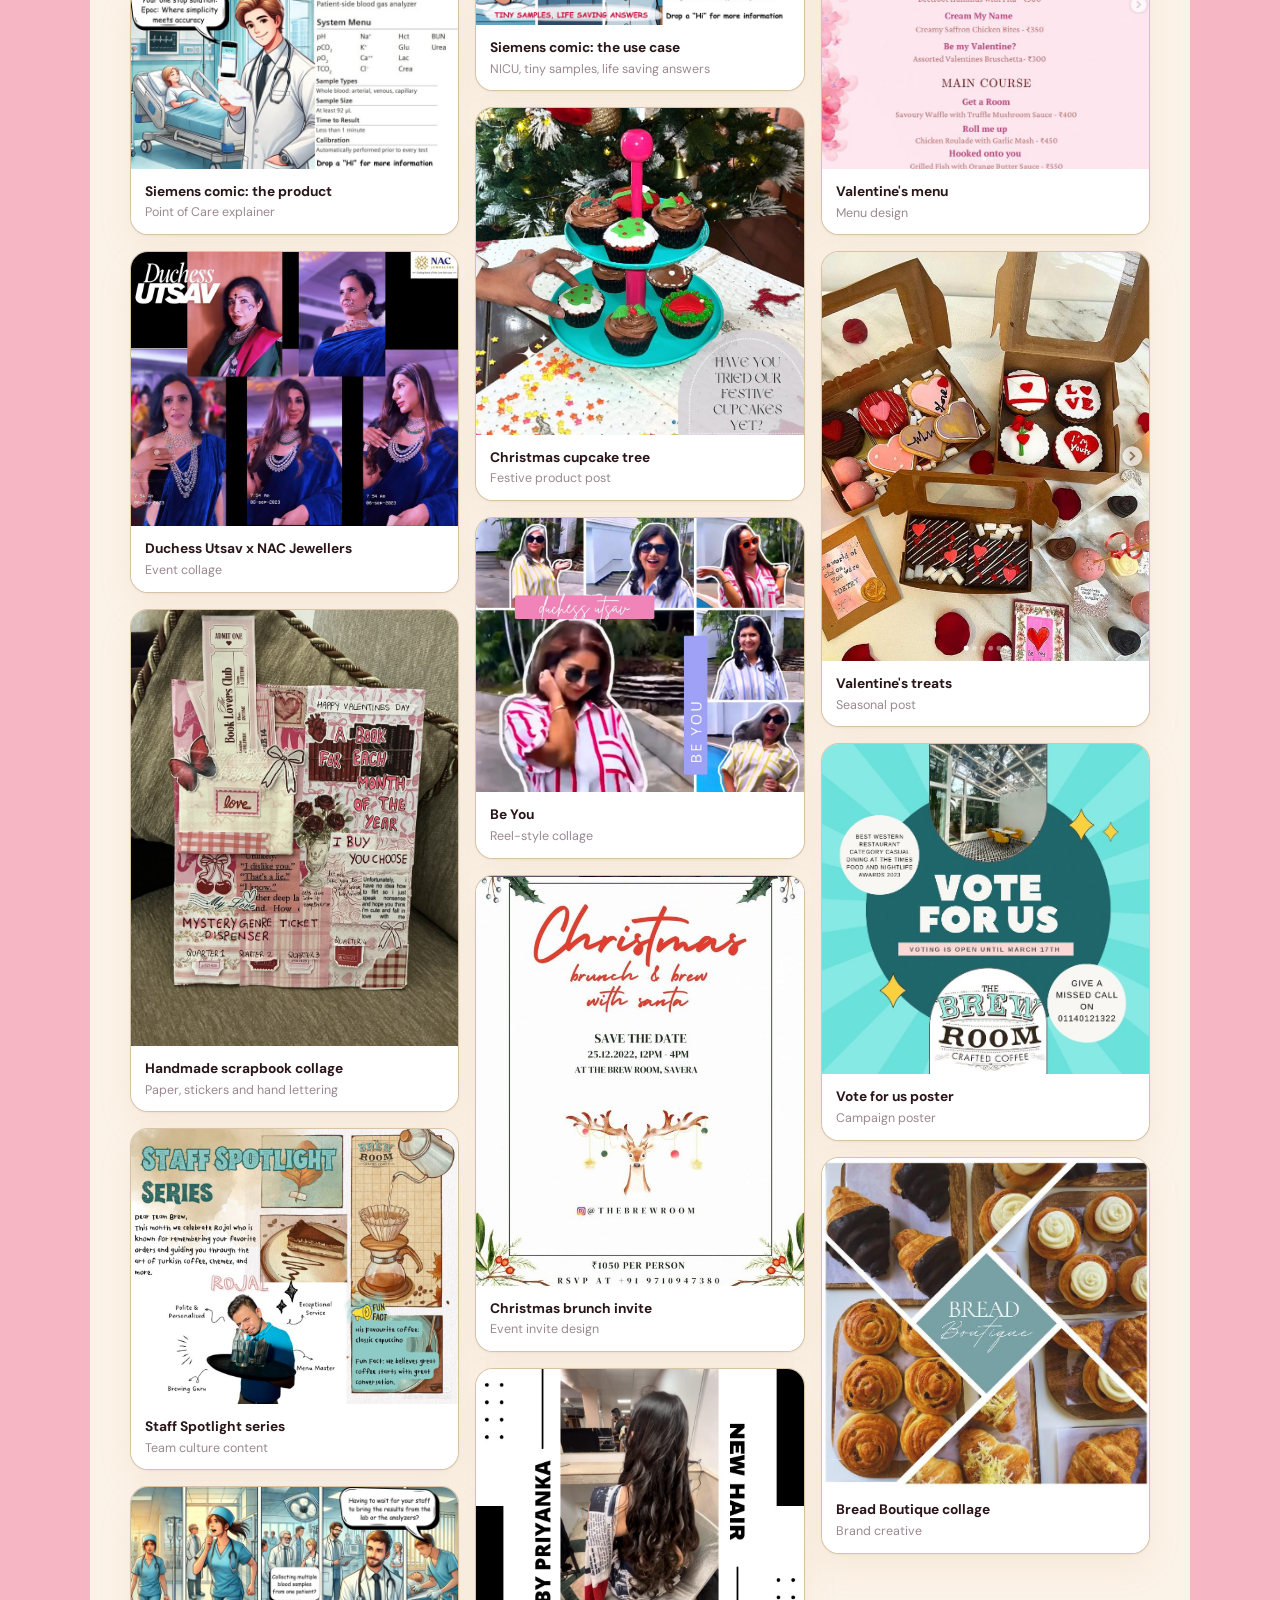
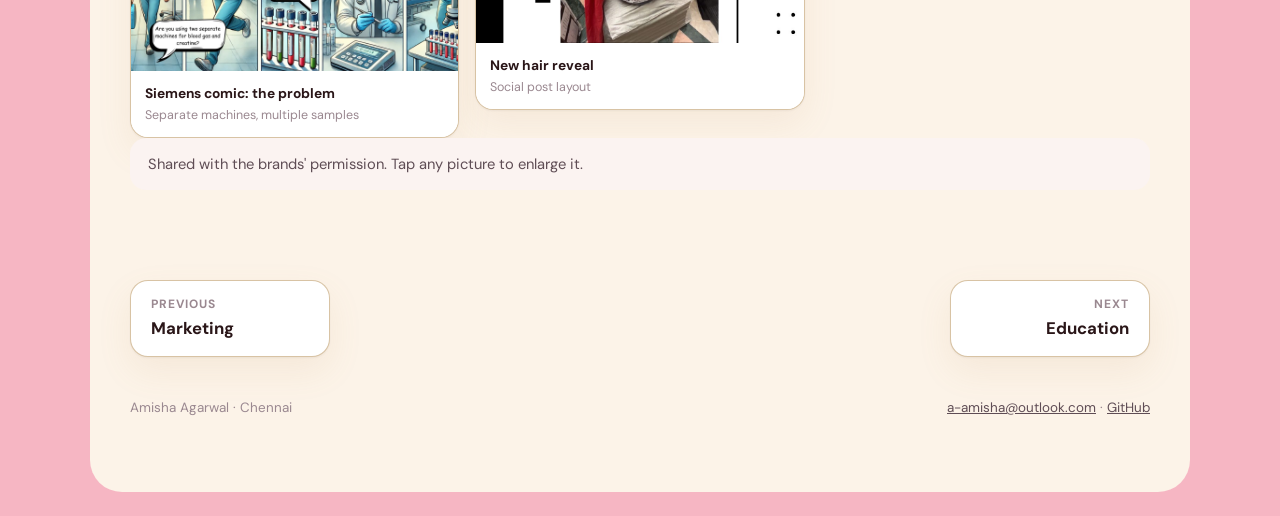
==== commit 54f0bce2: "Game version is the landing page; quick version at quick.html; retro resume page; console contact sc" ====
--- a/docs/creative.html
+++ b/docs/creative.html
@@ -1,4 +1,4 @@
 <!doctype html>
 <html lang="en"><head><meta charset="utf-8"><meta name="viewport" content="width=device-width,initial-scale=1">
 <title>Creative work | Amisha Agarwal</title><meta name="description" content="Creative work by Amisha Agarwal: social posts, menus, comics, posters and scrapbook collages.">
-<link rel="preconnect" href="https://fonts.googleapis.com"><link rel="preconnect" href="https://fonts.gstatic.com" crossorigin><link rel="stylesheet" href="https://fonts.googleapis.com/css2?family=DM+Serif+Display&family=DM+Sans:wght@400;500;700&family=JetBrains+Mono:wght@500;700&display=swap"><link rel="stylesheet" href="style.css"></head><body><div class="wrap"><header class="top"><a class="logo" href="index.html">Amisha Agarwal<span>Marketing &amp; Data Analyst</span></a><nav class="pills" aria-label="Sections"><a href="index.html">Home</a><a class="fun" href="play.html">✦ Fun version</a><a href="data.html">Data analytics</a><a href="marketing.html">Marketing</a><a href="creative.html" aria-current="page">Creative work</a><a href="education.html">Education</a><a href="receipts.html">Receipts</a><a class="rs" href="Amisha_Agarwal_Resume.pdf" target="_blank" rel="noopener">Resume</a></nav></header><section class="pagehead"><p class="eyebrow"><b>3</b>Creative work</p><h1 class="big">I design what I market.</h1><p class="sub">Posts, menus, invites, posters, comics and handmade pieces from cafés, events and a medical-devices team.</p></section><div class="filters rv" id="filters"><button class="f" data-c="all" aria-pressed="true">All</button><button class="f" data-c="brew" aria-pressed="false">Brew Room</button><button class="f" data-c="duchess" aria-pressed="false">Duchess Utsav</button><button class="f" data-c="siemens" aria-pressed="false">Siemens comics</button><button class="f" data-c="design" aria-pressed="false">Design and handmade</button></div><div class="gal" id="gal"><figure class="shot" data-c="design"><img src="img/microgreens.jpg" alt="How to grow microgreens card for Anjus Garden" loading="lazy"><figcaption><b>Microgreens how-to card</b><span>Designed for a client, Anju's Garden, and used by them</span></figcaption></figure><figure class="shot" data-c="brew"><img src="img/hot-chocolate-board.jpg" alt="Christmas hot chocolate board" loading="lazy"><figcaption><b>Christmas hot chocolate board</b><span>Festive product shot</span></figcaption></figure><figure class="shot" data-c="siemens"><img src="img/comic-2-epoc.jpg" alt="Comic: Epoc blood gas analyzer" loading="lazy"><figcaption><b>Siemens comic: the product</b><span>Point of Care explainer</span></figcaption></figure><figure class="shot" data-c="duchess"><img src="img/duchess-nac.jpg" alt="Duchess Utsav collage with NAC Jewellers" loading="lazy"><figcaption><b>Duchess Utsav x NAC Jewellers</b><span>Event collage</span></figcaption></figure><figure class="shot" data-c="design"><img src="img/valentines-scrapbook.jpg" alt="Handmade Valentines scrapbook collage" loading="lazy"><figcaption><b>Handmade scrapbook collage</b><span>Paper, stickers and hand lettering</span></figcaption></figure><figure class="shot" data-c="brew"><img src="img/staff-spotlight.jpg" alt="Brew Room staff spotlight post" loading="lazy"><figcaption><b>Staff Spotlight series</b><span>Team culture content</span></figcaption></figure><figure class="shot" data-c="siemens"><img src="img/comic-1-problem.jpg" alt="Comic: the daily problems of separate blood gas tests" loading="lazy"><figcaption><b>Siemens comic: the problem</b><span>Separate machines, multiple samples</span></figcaption></figure><figure class="shot" data-c="duchess"><img src="img/duchess-vibe.jpg" alt="Duchess Utsav Vibe in Style post" loading="lazy"><figcaption><b>Vibe in Style</b><span>Brand feature for a Duchess stall</span></figcaption></figure><figure class="shot" data-c="brew"><img src="img/giveaway.jpg" alt="Picnic giveaway post" loading="lazy"><figcaption><b>Picnic giveaway post</b><span>Giveaway creative</span></figcaption></figure><figure class="shot" data-c="siemens"><img src="img/comic-3-nicu.jpg" alt="Comic: tiny samples in the NICU" loading="lazy"><figcaption><b>Siemens comic: the use case</b><span>NICU, tiny samples, life saving answers</span></figcaption></figure><figure class="shot" data-c="brew"><img src="img/cupcake-tree.jpg" alt="Christmas cupcake tree" loading="lazy"><figcaption><b>Christmas cupcake tree</b><span>Festive product post</span></figcaption></figure><figure class="shot" data-c="duchess"><img src="img/duchess-beyou.jpg" alt="Duchess Utsav Be You collage" loading="lazy"><figcaption><b>Be You</b><span>Reel-style collage</span></figcaption></figure><figure class="shot" data-c="brew"><img src="img/xmas-invite.jpg" alt="Christmas brunch invite" loading="lazy"><figcaption><b>Christmas brunch invite</b><span>Event invite design</span></figcaption></figure><figure class="shot" data-c="design"><img src="img/priyanka-hair.jpg" alt="New hair reveal social post" loading="lazy"><figcaption><b>New hair reveal</b><span>Social post layout</span></figcaption></figure><figure class="shot" data-c="brew"><img src="img/xmas-menu.jpg" alt="Christmas brunch menu" loading="lazy"><figcaption><b>Christmas brunch menu</b><span>Menu design</span></figcaption></figure><figure class="shot" data-c="brew"><img src="img/insta-grid.jpg" alt="Instagram content grid" loading="lazy"><figcaption><b>Instagram content grid</b><span>Feed planning</span></figcaption></figure><figure class="shot" data-c="brew"><img src="img/valentines-menu.jpg" alt="Valentines menu" loading="lazy"><figcaption><b>Valentine's menu</b><span>Menu design</span></figcaption></figure><figure class="shot" data-c="brew"><img src="img/valentines-treats.jpg" alt="Valentines treats" loading="lazy"><figcaption><b>Valentine's treats</b><span>Seasonal post</span></figcaption></figure><figure class="shot" data-c="brew"><img src="img/vote-poster.jpg" alt="Vote for us poster" loading="lazy"><figcaption><b>Vote for us poster</b><span>Campaign poster</span></figcaption></figure><figure class="shot" data-c="brew"><img src="img/bread-boutique.jpg" alt="Bread Boutique collage" loading="lazy"><figcaption><b>Bread Boutique collage</b><span>Brand creative</span></figcaption></figure></div><p class="note">Shared with the brands' permission. Tap any picture to enlarge it.</p><div class="pager"><a href="marketing.html"><small>Previous</small><b>Marketing</b></a><a class="next" href="education.html"><small>Next</small><b>Education</b></a></div><footer class="foot"><span>Amisha Agarwal · Chennai</span><span><a href="mailto:a-amisha@outlook.com">a-amisha@outlook.com</a> · <a href="https://github.com/Amizingamy/Data-Analytics-Portfolio">GitHub</a></span></footer><div id="lb" role="dialog" aria-label="Image viewer"><img alt="" src="[data-uri]"><p></p></div><script src="site.js"></script></div></body></html>+<link rel="preconnect" href="https://fonts.googleapis.com"><link rel="preconnect" href="https://fonts.gstatic.com" crossorigin><link rel="stylesheet" href="https://fonts.googleapis.com/css2?family=DM+Serif+Display&family=DM+Sans:wght@400;500;700&family=JetBrains+Mono:wght@500;700&display=swap"><link rel="stylesheet" href="style.css"></head><body><div class="wrap"><header class="top"><a class="logo" href="index.html">Amisha Agarwal<span>Marketing &amp; Data Analyst</span></a><nav class="pills" aria-label="Sections"><a href="index.html">Home ✦</a><a href="quick.html">Quick version</a><a href="data.html">Data analytics</a><a href="marketing.html">Marketing</a><a href="creative.html" aria-current="page">Creative work</a><a href="education.html">Education</a><a href="receipts.html">Receipts</a><a class="rs" href="Amisha_Agarwal_Resume.pdf" target="_blank" rel="noopener">Resume</a></nav></header><section class="pagehead"><p class="eyebrow"><b>3</b>Creative work</p><h1 class="big">I design what I market.</h1><p class="sub">Posts, menus, invites, posters, comics and handmade pieces from cafés, events and a medical-devices team.</p></section><div class="filters rv" id="filters"><button class="f" data-c="all" aria-pressed="true">All</button><button class="f" data-c="brew" aria-pressed="false">Brew Room</button><button class="f" data-c="duchess" aria-pressed="false">Duchess Utsav</button><button class="f" data-c="siemens" aria-pressed="false">Siemens comics</button><button class="f" data-c="design" aria-pressed="false">Design and handmade</button></div><div class="gal" id="gal"><figure class="shot" data-c="design"><img src="img/microgreens.jpg" alt="How to grow microgreens card for Anjus Garden" loading="lazy"><figcaption><b>Microgreens how-to card</b><span>Designed for a client, Anju's Garden, and used by them</span></figcaption></figure><figure class="shot" data-c="brew"><img src="img/hot-chocolate-board.jpg" alt="Christmas hot chocolate board" loading="lazy"><figcaption><b>Christmas hot chocolate board</b><span>Festive product shot</span></figcaption></figure><figure class="shot" data-c="siemens"><img src="img/comic-2-epoc.jpg" alt="Comic: Epoc blood gas analyzer" loading="lazy"><figcaption><b>Siemens comic: the product</b><span>Point of Care explainer</span></figcaption></figure><figure class="shot" data-c="duchess"><img src="img/duchess-nac.jpg" alt="Duchess Utsav collage with NAC Jewellers" loading="lazy"><figcaption><b>Duchess Utsav x NAC Jewellers</b><span>Event collage</span></figcaption></figure><figure class="shot" data-c="design"><img src="img/valentines-scrapbook.jpg" alt="Handmade Valentines scrapbook collage" loading="lazy"><figcaption><b>Handmade scrapbook collage</b><span>Paper, stickers and hand lettering</span></figcaption></figure><figure class="shot" data-c="brew"><img src="img/staff-spotlight.jpg" alt="Brew Room staff spotlight post" loading="lazy"><figcaption><b>Staff Spotlight series</b><span>Team culture content</span></figcaption></figure><figure class="shot" data-c="siemens"><img src="img/comic-1-problem.jpg" alt="Comic: the daily problems of separate blood gas tests" loading="lazy"><figcaption><b>Siemens comic: the problem</b><span>Separate machines, multiple samples</span></figcaption></figure><figure class="shot" data-c="duchess"><img src="img/duchess-vibe.jpg" alt="Duchess Utsav Vibe in Style post" loading="lazy"><figcaption><b>Vibe in Style</b><span>Brand feature for a Duchess stall</span></figcaption></figure><figure class="shot" data-c="brew"><img src="img/giveaway.jpg" alt="Picnic giveaway post" loading="lazy"><figcaption><b>Picnic giveaway post</b><span>Giveaway creative</span></figcaption></figure><figure class="shot" data-c="siemens"><img src="img/comic-3-nicu.jpg" alt="Comic: tiny samples in the NICU" loading="lazy"><figcaption><b>Siemens comic: the use case</b><span>NICU, tiny samples, life saving answers</span></figcaption></figure><figure class="shot" data-c="brew"><img src="img/cupcake-tree.jpg" alt="Christmas cupcake tree" loading="lazy"><figcaption><b>Christmas cupcake tree</b><span>Festive product post</span></figcaption></figure><figure class="shot" data-c="duchess"><img src="img/duchess-beyou.jpg" alt="Duchess Utsav Be You collage" loading="lazy"><figcaption><b>Be You</b><span>Reel-style collage</span></figcaption></figure><figure class="shot" data-c="brew"><img src="img/xmas-invite.jpg" alt="Christmas brunch invite" loading="lazy"><figcaption><b>Christmas brunch invite</b><span>Event invite design</span></figcaption></figure><figure class="shot" data-c="design"><img src="img/priyanka-hair.jpg" alt="New hair reveal social post" loading="lazy"><figcaption><b>New hair reveal</b><span>Social post layout</span></figcaption></figure><figure class="shot" data-c="brew"><img src="img/xmas-menu.jpg" alt="Christmas brunch menu" loading="lazy"><figcaption><b>Christmas brunch menu</b><span>Menu design</span></figcaption></figure><figure class="shot" data-c="brew"><img src="img/insta-grid.jpg" alt="Instagram content grid" loading="lazy"><figcaption><b>Instagram content grid</b><span>Feed planning</span></figcaption></figure><figure class="shot" data-c="brew"><img src="img/valentines-menu.jpg" alt="Valentines menu" loading="lazy"><figcaption><b>Valentine's menu</b><span>Menu design</span></figcaption></figure><figure class="shot" data-c="brew"><img src="img/valentines-treats.jpg" alt="Valentines treats" loading="lazy"><figcaption><b>Valentine's treats</b><span>Seasonal post</span></figcaption></figure><figure class="shot" data-c="brew"><img src="img/vote-poster.jpg" alt="Vote for us poster" loading="lazy"><figcaption><b>Vote for us poster</b><span>Campaign poster</span></figcaption></figure><figure class="shot" data-c="brew"><img src="img/bread-boutique.jpg" alt="Bread Boutique collage" loading="lazy"><figcaption><b>Bread Boutique collage</b><span>Brand creative</span></figcaption></figure></div><p class="note">Shared with the brands' permission. Tap any picture to enlarge it.</p><div class="pager"><a href="marketing.html"><small>Previous</small><b>Marketing</b></a><a class="next" href="education.html"><small>Next</small><b>Education</b></a></div><footer class="foot"><span>Amisha Agarwal · Chennai</span><span><a href="mailto:a-amisha@outlook.com">a-amisha@outlook.com</a> · <a href="https://github.com/Amizingamy/Data-Analytics-Portfolio">GitHub</a></span></footer><div id="lb" role="dialog" aria-label="Image viewer"><img alt="" src="[data-uri]"><p></p></div><script src="site.js"></script></div></body></html>
